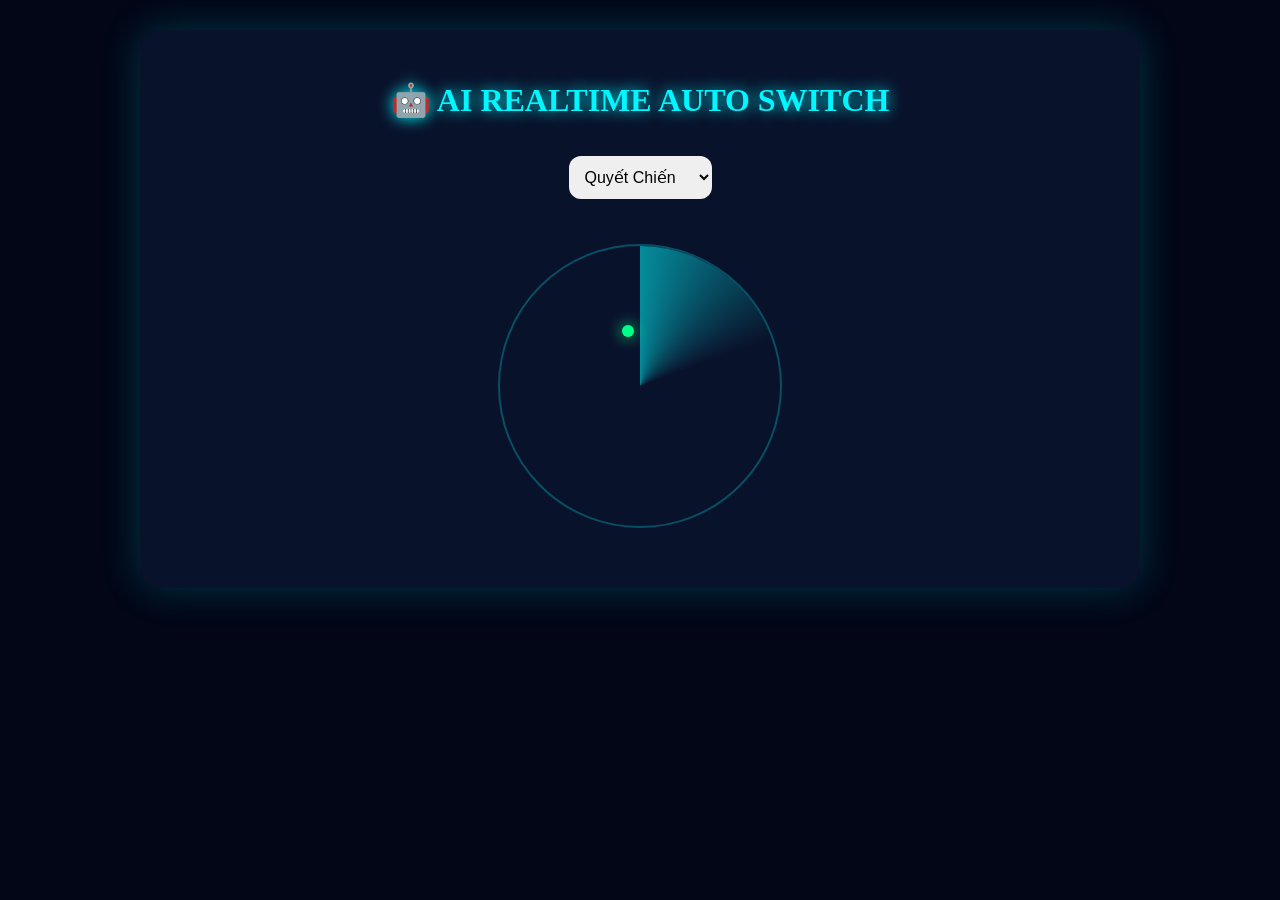
==== index.html @ 766fd648 "Update index.html" ====
<!DOCTYPE html>
<html lang="vi">
<head>
<meta charset="UTF-8">
<meta name="viewport" content="width=device-width, initial-scale=1.0">
<title>AI Radar</title>

<style>
body{
  margin:0;
  background:#020617;
  font-family:Segoe UI;
  color:white;
  text-align:center;
}

.container{
  max-width:1000px;
  margin:auto;
  padding:30px;
}

.card{
  background:rgba(10,20,45,0.95);
  padding:30px;
  border-radius:20px;
  box-shadow:0 0 40px #00f7ff33;
}

h1{
  color:#00f7ff;
  text-shadow:0 0 15px #00f7ff;
}

.clock{
  font-size:18px;
  margin:10px 0;
  color:#00ffcc;
}

select{
  padding:12px;
  border-radius:12px;
  border:none;
  margin:15px 0;
  font-size:16px;
  cursor:pointer;
}

.radar{
  width:280px;
  height:280px;
  margin:30px auto;
  border-radius:50%;
  border:2px solid #00f7ff44;
  position:relative;
  overflow:hidden;
}

.scan{
  position:absolute;
  width:100%;
  height:100%;
  background:conic-gradient(#00f7ff88 0deg,transparent 70deg);
  animation:rotate 2s linear infinite;
}

@keyframes rotate{
  from{transform:rotate(0deg);}
  to{transform:rotate(360deg);}
}

.target{
  position:absolute;
  width:12px;
  height:12px;
  background:#00ff88;
  border-radius:50%;
  box-shadow:0 0 15px #00ff88;
  animation:pulse 1s infinite;
}

@keyframes pulse{
  0%{transform:scale(1);}
  50%{transform:scale(1.6);}
  100%{transform:scale(1);}
}

.highlight{
  font-size:22px;
  color:#00ff88;
}
</style>
</head>

<body>

<div class="container">
<div class="card">

<h1>🤖 AI REALTIME AUTO SWITCH</h1>

<div class="clock" id="clock"></div>

<select id="game">
<option>Quyết Chiến</option>
<option>Mạc Chược 1</option>
<option>Mạc Chược 2</option>
<option>Aztec</option>
<option>Wild Đạo Tặc</option>
</select>

<div class="radar" id="radar">
<div class="scan"></div>
</div>

<div id="output"></div>

</div>
</div>

<script>

let currentWindow=null;
let currentGame="";
let lastGame="";

function formatTime(date){
  return date.toLocaleTimeString();
}

function minutesOfDay(date){
  return date.getHours()*60 + date.getMinutes();
}

function minutesToTime(min){
  let h=Math.floor(min/60);
  let m=min%60;
  return (h<10?"0"+h:h)+":"+(m<10?"0"+m:m);
}

function seedFromString(str){
  let hash=0;
  for(let i=0;i<str.length;i++){
    hash=str.charCodeAt(i)+((hash<<5)-hash);
  }
  return hash;
}

function generateWindow(){

  let now=new Date();
  let currentMin=minutesOfDay(now);
  let endOfDay=23*60+59;

  if(currentMin>=endOfDay){
    currentWindow=null;
    document.getElementById("output").innerHTML=
      "⛔ ĐÃ KẾT THÚC NGÀY HÔM NAY";
    return;
  }

  currentGame=document.getElementById("game").value;

  let seed=seedFromString(currentGame+navigator.userAgent+currentMin);

  let bestScore=0;
  let bestStart=currentMin;
  let bestEnd=currentMin+5;

  for(let i=0;i<80;i++){

    let rand=Math.abs(Math.sin(seed+i))*10000;
    rand=rand-Math.floor(rand);

    let maxRange=endOfDay-currentMin;
    if(maxRange<=0) break;

    let start=currentMin + Math.floor(rand*maxRange);
    let duration=5 + Math.floor(rand*25);
    let end=start+duration;

    if(end>endOfDay) end=endOfDay;

    let score=Math.floor(rand*100);

    if(score>bestScore && start>=currentMin){
      bestScore=score;
      bestStart=start;
      bestEnd=end;
    }
  }

  currentWindow={
    start:bestStart,
    end:bestEnd,
    score:bestScore
  };

  placeTarget();
}

function placeTarget(){
  let radar=document.getElementById("radar");
  let old=document.querySelector(".target");
  if(old) old.remove();

  let dot=document.createElement("div");
  dot.className="target";

  let angle=Math.random()*360;
  let radius=90*Math.random();

  let x=140 + radius*Math.cos(angle*Math.PI/180);
  let y=140 + radius*Math.sin(angle*Math.PI/180);

  dot.style.left=x+"px";
  dot.style.top=y+"px";

  radar.appendChild(dot);
}

function update(){

  let now=new Date();
  document.getElementById("clock").innerHTML=
    "🕒 Thời gian hiện tại: "+formatTime(now);

  let selectedGame=document.getElementById("game").value;

  // Nếu đổi game → quét lại ngay
  if(selectedGame !== lastGame){
    lastGame = selectedGame;
    generateWindow();
  }

  if(currentWindow){

    let currentMin=minutesOfDay(now);

    if(currentMin>=currentWindow.end){
      generateWindow();
    }

    let minsToStart=currentWindow.start-currentMin;
    let minsToEnd=currentWindow.end-currentMin;

    if(minsToStart<0) minsToStart=0;
    if(minsToEnd<0) minsToEnd=0;

    document.getElementById("output").innerHTML=`
      🎮 Game: ${selectedGame}<br><br>
      🔥 KHUNG GIỜ PHÁT HIỆN:<br><br>
      <div class="highlight">
      ${minutesToTime(currentWindow.start)} - ${minutesToTime(currentWindow.end)}
      </div><br>
      📊 Điểm AI: ${currentWindow.score}%<br><br>
      ⏳ Còn ${minsToStart} phút tới bắt đầu<br>
      ⏳ Còn ${minsToEnd} phút tới kết thúc
    `;
  }
}

lastGame=document.getElementById("game").value;
generateWindow();
setInterval(update,1000);

</script>

</body>
</html>
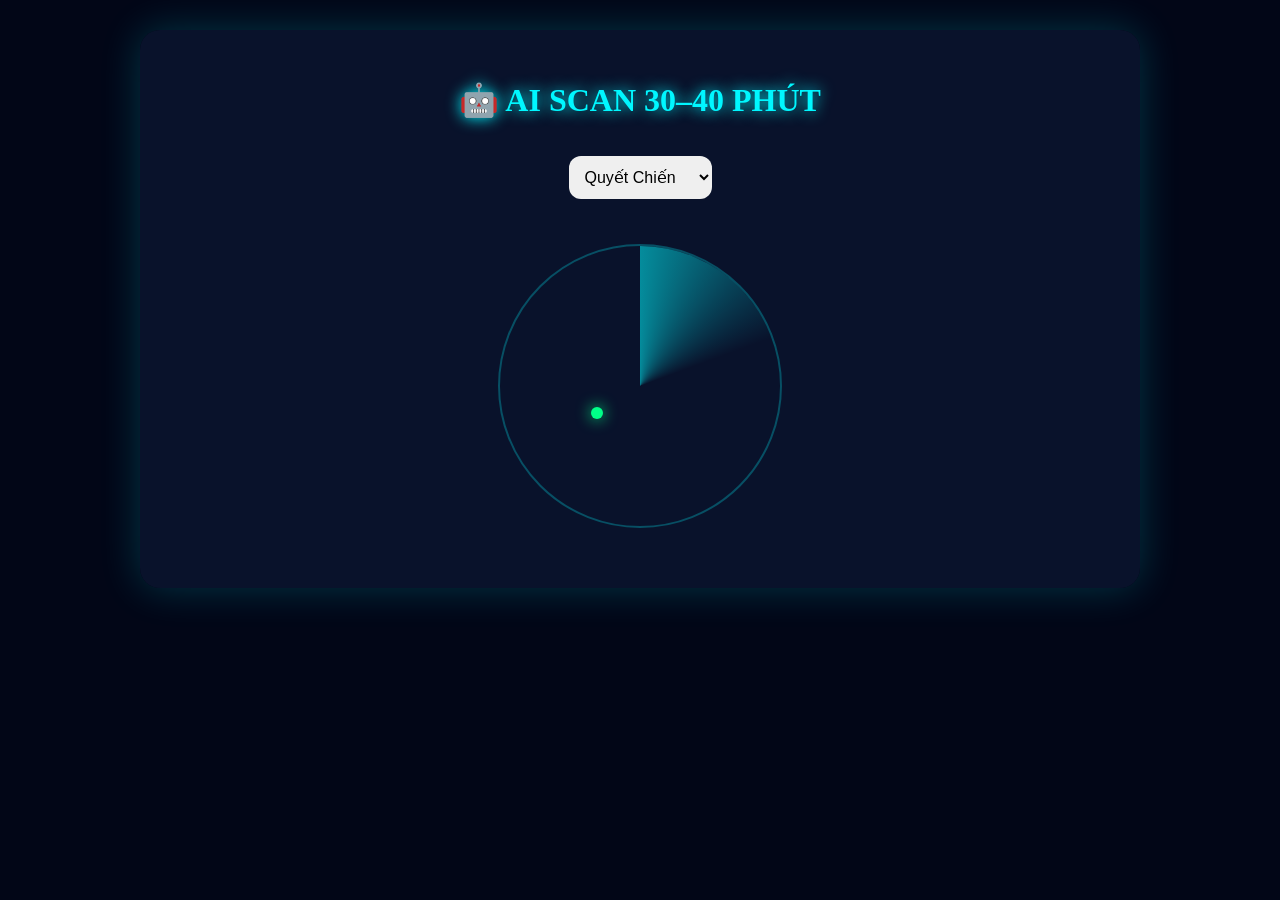
==== commit 72cfb2eb: "Update index.html" ====
--- a/index.html
+++ b/index.html
@@ -3,7 +3,7 @@
 <head>
 <meta charset="UTF-8">
 <meta name="viewport" content="width=device-width, initial-scale=1.0">
-<title>AI Radar</title>
+<title>AI Radar 30-40p Window</title>
 
 <style>
 body{
@@ -98,7 +98,7 @@
 <div class="container">
 <div class="card">
 
-<h1>🤖 AI REALTIME AUTO SWITCH</h1>
+<h1>🤖 AI SCAN 30–40 PHÚT</h1>
 
 <div class="clock" id="clock"></div>
 
@@ -122,7 +122,6 @@
 <script>
 
 let currentWindow=null;
-let currentGame="";
 let lastGame="";
 
 function formatTime(date){
@@ -153,38 +152,40 @@
   let currentMin=minutesOfDay(now);
   let endOfDay=23*60+59;
 
-  if(currentMin>=endOfDay){
+  // Không tạo khung nếu còn dưới 40 phút tới 00:00
+  if(endOfDay-currentMin < 40){
     currentWindow=null;
     document.getElementById("output").innerHTML=
-      "⛔ ĐÃ KẾT THÚC NGÀY HÔM NAY";
+      "⛔ Không tạo khung mới vì quá sát ngày mới";
     return;
   }
 
-  currentGame=document.getElementById("game").value;
-
-  let seed=seedFromString(currentGame+navigator.userAgent+currentMin);
+  let game=document.getElementById("game").value;
+  let seed=seedFromString(game+navigator.userAgent+currentMin);
 
   let bestScore=0;
   let bestStart=currentMin;
-  let bestEnd=currentMin+5;
+  let bestEnd=currentMin+30;
 
   for(let i=0;i<80;i++){
 
     let rand=Math.abs(Math.sin(seed+i))*10000;
     rand=rand-Math.floor(rand);
 
-    let maxRange=endOfDay-currentMin;
+    let maxRange=(endOfDay-currentMin-40);
     if(maxRange<=0) break;
 
     let start=currentMin + Math.floor(rand*maxRange);
-    let duration=5 + Math.floor(rand*25);
+
+    // Khoảng cách khung 30–40 phút
+    let duration=30 + Math.floor(rand*10); // 30-40p
     let end=start+duration;
 
-    if(end>endOfDay) end=endOfDay;
+    if(end>endOfDay-5) continue;
 
     let score=Math.floor(rand*100);
 
-    if(score>bestScore && start>=currentMin){
+    if(score>bestScore){
       bestScore=score;
       bestStart=start;
       bestEnd=end;
@@ -228,7 +229,6 @@
 
   let selectedGame=document.getElementById("game").value;
 
-  // Nếu đổi game → quét lại ngay
   if(selectedGame !== lastGame){
     lastGame = selectedGame;
     generateWindow();
@@ -250,7 +250,7 @@
 
     document.getElementById("output").innerHTML=`
       🎮 Game: ${selectedGame}<br><br>
-      🔥 KHUNG GIỜ PHÁT HIỆN:<br><br>
+      🔥 KHUNG GIỜ 30–40 PHÚT:<br><br>
       <div class="highlight">
       ${minutesToTime(currentWindow.start)} - ${minutesToTime(currentWindow.end)}
       </div><br>
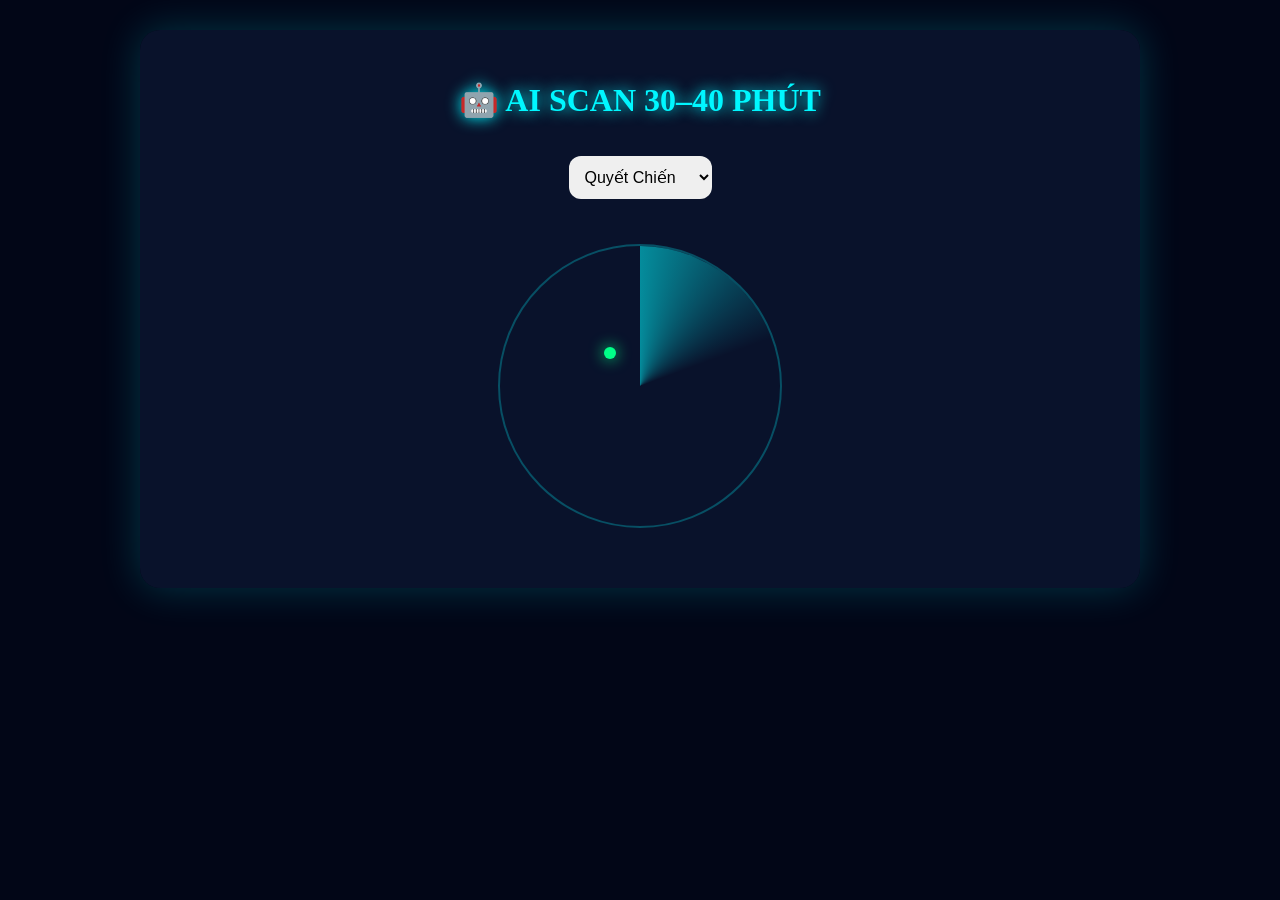
==== commit 1fabcb8e: "Update index.html" ====
--- a/index.html
+++ b/index.html
@@ -3,7 +3,7 @@
 <head>
 <meta charset="UTF-8">
 <meta name="viewport" content="width=device-width, initial-scale=1.0">
-<title>AI Radar 30-40p Window</title>
+<title>AI Radar</title>
 
 <style>
 body{
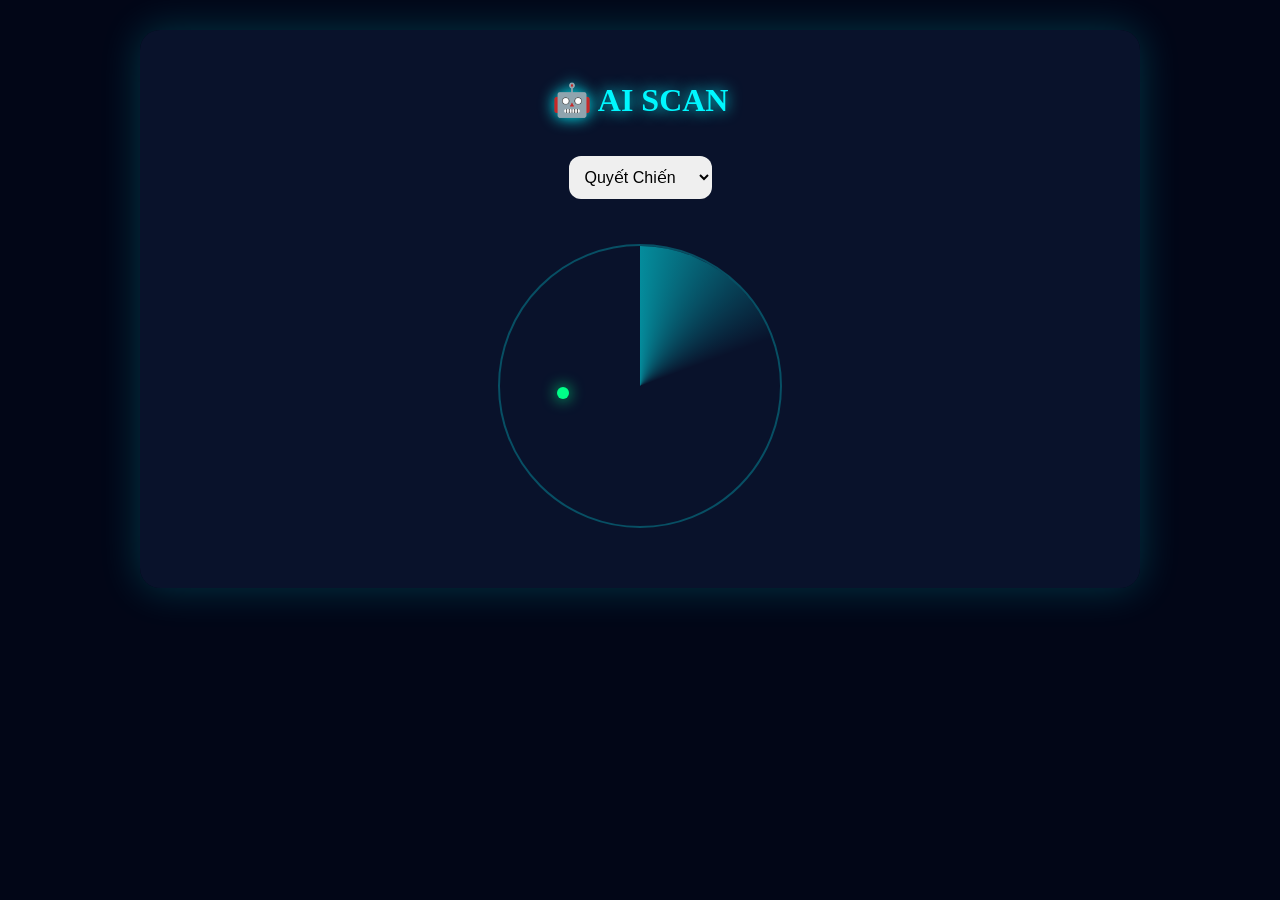
==== commit 6717d73f: "Update index.html" ====
--- a/index.html
+++ b/index.html
@@ -98,7 +98,7 @@
 <div class="container">
 <div class="card">
 
-<h1>🤖 AI SCAN 30–40 PHÚT</h1>
+<h1>🤖 AI SCAN</h1>
 
 <div class="clock" id="clock"></div>
 
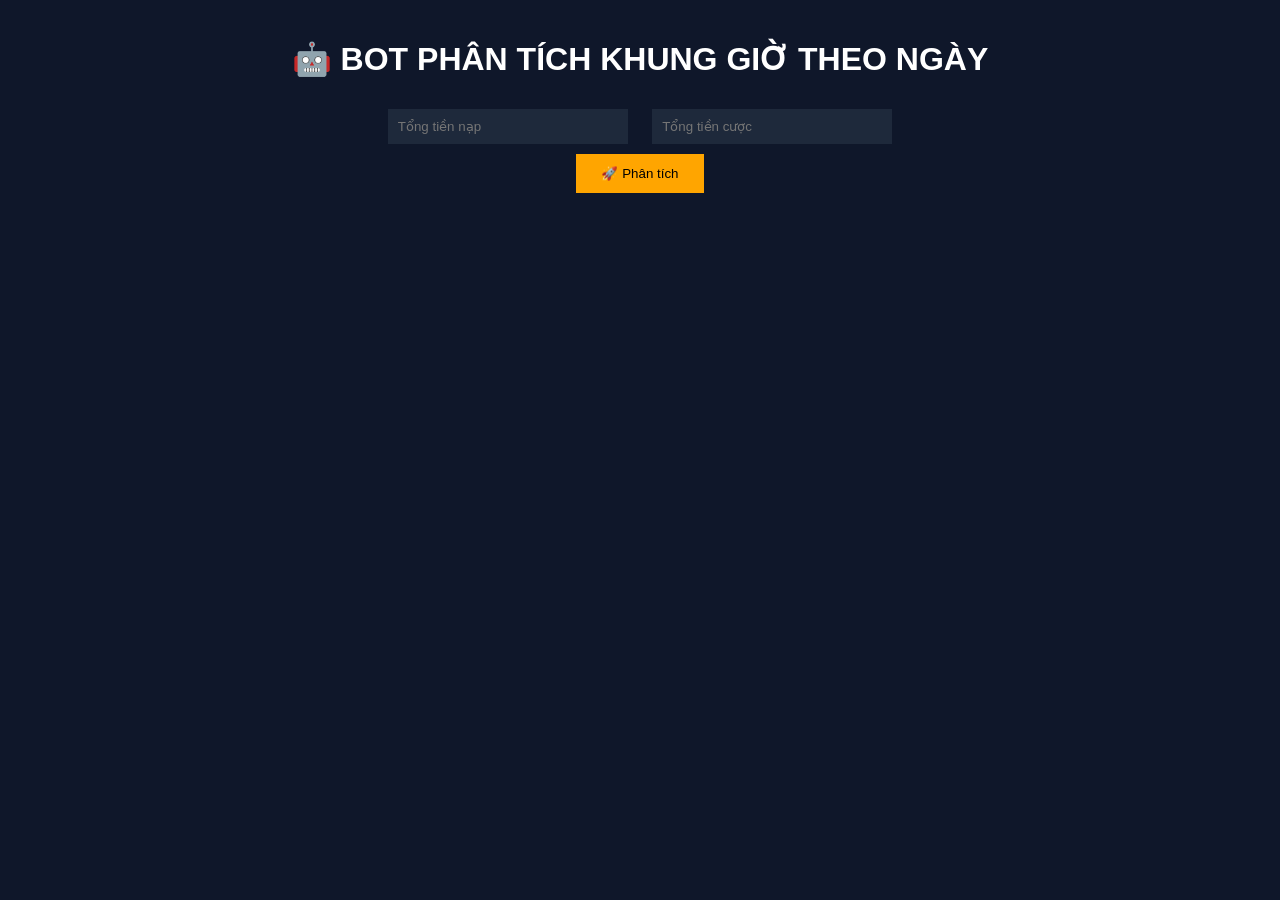
==== commit 92ffa7c0: "Update index.html" ====
--- a/index.html
+++ b/index.html
@@ -2,93 +2,42 @@
 <html lang="vi">
 <head>
 <meta charset="UTF-8">
-<meta name="viewport" content="width=device-width, initial-scale=1.0">
-<title>AI Radar</title>
+<title>BOT PHÂN TÍCH KHUNG GIỜ THEO NGÀY</title>
 
 <style>
-body{
-  margin:0;
-  background:#020617;
-  font-family:Segoe UI;
-  color:white;
-  text-align:center;
+body {
+    background: #0f172a;
+    color: white;
+    font-family: Arial;
+    text-align: center;
 }
 
-.container{
-  max-width:1000px;
-  margin:auto;
-  padding:30px;
+.container {
+    margin-top: 40px;
 }
 
-.card{
-  background:rgba(10,20,45,0.95);
-  padding:30px;
-  border-radius:20px;
-  box-shadow:0 0 40px #00f7ff33;
+input {
+    padding: 10px;
+    margin: 10px;
+    width: 220px;
+    background: #1e293b;
+    border: none;
+    color: white;
 }
 
-h1{
-  color:#00f7ff;
-  text-shadow:0 0 15px #00f7ff;
+button {
+    padding: 12px 25px;
+    background: orange;
+    border: none;
+    cursor: pointer;
 }
 
-.clock{
-  font-size:18px;
-  margin:10px 0;
-  color:#00ffcc;
-}
-
-select{
-  padding:12px;
-  border-radius:12px;
-  border:none;
-  margin:15px 0;
-  font-size:16px;
-  cursor:pointer;
-}
-
-.radar{
-  width:280px;
-  height:280px;
-  margin:30px auto;
-  border-radius:50%;
-  border:2px solid #00f7ff44;
-  position:relative;
-  overflow:hidden;
-}
-
-.scan{
-  position:absolute;
-  width:100%;
-  height:100%;
-  background:conic-gradient(#00f7ff88 0deg,transparent 70deg);
-  animation:rotate 2s linear infinite;
-}
-
-@keyframes rotate{
-  from{transform:rotate(0deg);}
-  to{transform:rotate(360deg);}
-}
-
-.target{
-  position:absolute;
-  width:12px;
-  height:12px;
-  background:#00ff88;
-  border-radius:50%;
-  box-shadow:0 0 15px #00ff88;
-  animation:pulse 1s infinite;
-}
-
-@keyframes pulse{
-  0%{transform:scale(1);}
-  50%{transform:scale(1.6);}
-  100%{transform:scale(1);}
-}
-
-.highlight{
-  font-size:22px;
-  color:#00ff88;
+.day-box {
+    background: #1e293b;
+    margin: 15px auto;
+    padding: 15px;
+    width: 300px;
+    border-radius: 10px;
 }
 </style>
 </head>
@@ -96,175 +45,81 @@
 <body>
 
 <div class="container">
-<div class="card">
+    <h1>🤖 BOT PHÂN TÍCH KHUNG GIỜ THEO NGÀY</h1>
 
-<h1>🤖 AI SCAN</h1>
+    <input type="number" id="nap" placeholder="Tổng tiền nạp">
+    <input type="number" id="cuoc" placeholder="Tổng tiền cược">
+    <br>
+    <button onclick="analyze()">🚀 Phân tích</button>
 
-<div class="clock" id="clock"></div>
-
-<select id="game">
-<option>Quyết Chiến</option>
-<option>Mạc Chược 1</option>
-<option>Mạc Chược 2</option>
-<option>Aztec</option>
-<option>Wild Đạo Tặc</option>
-</select>
-
-<div class="radar" id="radar">
-<div class="scan"></div>
-</div>
-
-<div id="output"></div>
-
-</div>
+    <div id="result"></div>
 </div>
 
 <script>
+function getBestHour(ratio, isWeekend) {
+    let bestHour = "";
+    let bestScore = -999;
 
-let currentWindow=null;
-let lastGame="";
+    for (let i = 0; i < 24; i++) {
+        let score = 0;
 
-function formatTime(date){
-  return date.toLocaleTimeString();
+        // 🔥 giờ đêm (xả mạnh)
+        if (i >= 1 && i <= 5) score += isWeekend ? 2 : 3;
+
+        // 🔥 giờ chuyển
+        if ((i >= 9 && i <= 11) || (i >= 14 && i <= 16)) score += 2;
+
+        // 🔥 giờ tối (hút)
+        if (i >= 19 && i <= 23) score -= isWeekend ? 4 : 3;
+
+        // 🔥 ratio
+        if (ratio > 1.5) score += 2;
+        if (ratio > 2) score += 1;
+        if (ratio < 1) score -= 2;
+
+        if (score > bestScore) {
+            bestScore = score;
+            bestHour = i + "h";
+        }
+    }
+
+    return {hour: bestHour, score: bestScore};
 }
 
-function minutesOfDay(date){
-  return date.getHours()*60 + date.getMinutes();
-}
+function analyze() {
+    let nap = parseFloat(document.getElementById("nap").value);
+    let cuoc = parseFloat(document.getElementById("cuoc").value);
 
-function minutesToTime(min){
-  let h=Math.floor(min/60);
-  let m=min%60;
-  return (h<10?"0"+h:h)+":"+(m<10?"0"+m:m);
-}
-
-function seedFromString(str){
-  let hash=0;
-  for(let i=0;i<str.length;i++){
-    hash=str.charCodeAt(i)+((hash<<5)-hash);
-  }
-  return hash;
-}
-
-function generateWindow(){
-
-  let now=new Date();
-  let currentMin=minutesOfDay(now);
-  let endOfDay=23*60+59;
-
-  // Không tạo khung nếu còn dưới 40 phút tới 00:00
-  if(endOfDay-currentMin < 40){
-    currentWindow=null;
-    document.getElementById("output").innerHTML=
-      "⛔ Không tạo khung mới vì quá sát ngày mới";
-    return;
-  }
-
-  let game=document.getElementById("game").value;
-  let seed=seedFromString(game+navigator.userAgent+currentMin);
-
-  let bestScore=0;
-  let bestStart=currentMin;
-  let bestEnd=currentMin+30;
-
-  for(let i=0;i<80;i++){
-
-    let rand=Math.abs(Math.sin(seed+i))*10000;
-    rand=rand-Math.floor(rand);
-
-    let maxRange=(endOfDay-currentMin-40);
-    if(maxRange<=0) break;
-
-    let start=currentMin + Math.floor(rand*maxRange);
-
-    // Khoảng cách khung 30–40 phút
-    let duration=30 + Math.floor(rand*10); // 30-40p
-    let end=start+duration;
-
-    if(end>endOfDay-5) continue;
-
-    let score=Math.floor(rand*100);
-
-    if(score>bestScore){
-      bestScore=score;
-      bestStart=start;
-      bestEnd=end;
-    }
-  }
-
-  currentWindow={
-    start:bestStart,
-    end:bestEnd,
-    score:bestScore
-  };
-
-  placeTarget();
-}
-
-function placeTarget(){
-  let radar=document.getElementById("radar");
-  let old=document.querySelector(".target");
-  if(old) old.remove();
-
-  let dot=document.createElement("div");
-  dot.className="target";
-
-  let angle=Math.random()*360;
-  let radius=90*Math.random();
-
-  let x=140 + radius*Math.cos(angle*Math.PI/180);
-  let y=140 + radius*Math.sin(angle*Math.PI/180);
-
-  dot.style.left=x+"px";
-  dot.style.top=y+"px";
-
-  radar.appendChild(dot);
-}
-
-function update(){
-
-  let now=new Date();
-  document.getElementById("clock").innerHTML=
-    "🕒 Thời gian hiện tại: "+formatTime(now);
-
-  let selectedGame=document.getElementById("game").value;
-
-  if(selectedGame !== lastGame){
-    lastGame = selectedGame;
-    generateWindow();
-  }
-
-  if(currentWindow){
-
-    let currentMin=minutesOfDay(now);
-
-    if(currentMin>=currentWindow.end){
-      generateWindow();
+    if (!nap || !cuoc) {
+        alert("Nhập đủ dữ liệu!");
+        return;
     }
 
-    let minsToStart=currentWindow.start-currentMin;
-    let minsToEnd=currentWindow.end-currentMin;
+    let ratio = cuoc / nap;
 
-    if(minsToStart<0) minsToStart=0;
-    if(minsToEnd<0) minsToEnd=0;
+    let days = [
+        "Thứ 2","Thứ 3","Thứ 4","Thứ 5",
+        "Thứ 6","Thứ 7","Chủ nhật"
+    ];
 
-    document.getElementById("output").innerHTML=`
-      🎮 Game: ${selectedGame}<br><br>
-      🔥 KHUNG GIỜ 30–40 PHÚT:<br><br>
-      <div class="highlight">
-      ${minutesToTime(currentWindow.start)} - ${minutesToTime(currentWindow.end)}
-      </div><br>
-      📊 Điểm AI: ${currentWindow.score}%<br><br>
-      ⏳ Còn ${minsToStart} phút tới bắt đầu<br>
-      ⏳ Còn ${minsToEnd} phút tới kết thúc
-    `;
-  }
+    let html = "";
+
+    days.forEach((day, index) => {
+        let isWeekend = (index >= 4); // T6-CN
+
+        let result = getBestHour(ratio, isWeekend);
+
+        html += `
+        <div class="day-box">
+            <h3>${day}</h3>
+            🔥 Giờ đẹp: ${result.hour} <br>
+            ⚡ Điểm: ${result.score}
+        </div>
+        `;
+    });
+
+    document.getElementById("result").innerHTML = html;
 }
-
-lastGame=document.getElementById("game").value;
-generateWindow();
-setInterval(update,1000);
-
 </script>
 
 </body>
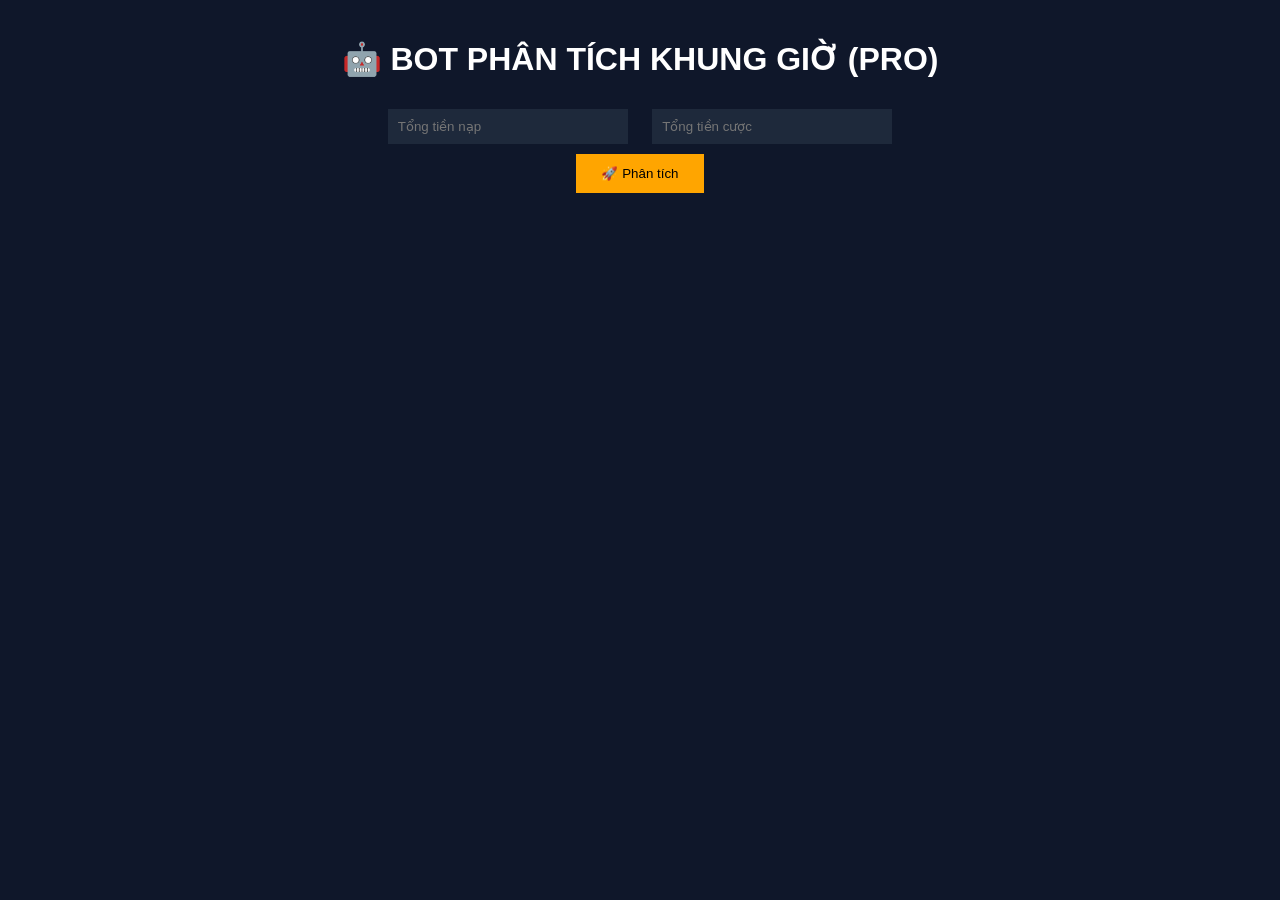
==== commit 575fb7dd: "Update index.html" ====
--- a/index.html
+++ b/index.html
@@ -2,7 +2,7 @@
 <html lang="vi">
 <head>
 <meta charset="UTF-8">
-<title>BOT PHÂN TÍCH KHUNG GIỜ THEO NGÀY</title>
+<title>BOT PHÂN TÍCH KHUNG GIỜ CHUẨN</title>
 
 <style>
 body {
@@ -36,7 +36,7 @@
     background: #1e293b;
     margin: 15px auto;
     padding: 15px;
-    width: 300px;
+    width: 320px;
     border-radius: 10px;
 }
 </style>
@@ -45,7 +45,7 @@
 <body>
 
 <div class="container">
-    <h1>🤖 BOT PHÂN TÍCH KHUNG GIỜ THEO NGÀY</h1>
+    <h1>🤖 BOT PHÂN TÍCH KHUNG GIỜ (PRO)</h1>
 
     <input type="number" id="nap" placeholder="Tổng tiền nạp">
     <input type="number" id="cuoc" placeholder="Tổng tiền cược">
@@ -56,20 +56,23 @@
 </div>
 
 <script>
-function getBestHour(ratio, isWeekend) {
-    let bestHour = "";
-    let bestScore = -999;
+
+// 🔥 CORE: lấy TOP giờ (không bị trùng)
+function getBestHours(ratio, isWeekend) {
+    let hours = [];
 
     for (let i = 0; i < 24; i++) {
         let score = 0;
 
-        // 🔥 giờ đêm (xả mạnh)
+        // 🧠 pattern hệ thống
+
+        // giờ đêm (xả)
         if (i >= 1 && i <= 5) score += isWeekend ? 2 : 3;
 
-        // 🔥 giờ chuyển
+        // giờ chuyển
         if ((i >= 9 && i <= 11) || (i >= 14 && i <= 16)) score += 2;
 
-        // 🔥 giờ tối (hút)
+        // giờ cao điểm (hút)
         if (i >= 19 && i <= 23) score -= isWeekend ? 4 : 3;
 
         // 🔥 ratio
@@ -77,15 +80,22 @@
         if (ratio > 2) score += 1;
         if (ratio < 1) score -= 2;
 
-        if (score > bestScore) {
-            bestScore = score;
-            bestHour = i + "h";
-        }
+        // ✅ chống trùng (rất quan trọng)
+        score += i * 0.01;
+
+        hours.push({
+            hour: i + "h",
+            score: score
+        });
     }
 
-    return {hour: bestHour, score: bestScore};
+    // 🔥 sort theo điểm
+    hours.sort((a,b)=>b.score-a.score);
+
+    return hours.slice(0,3); // TOP 3 giờ
 }
 
+// 🚀 MAIN
 function analyze() {
     let nap = parseFloat(document.getElementById("nap").value);
     let cuoc = parseFloat(document.getElementById("cuoc").value);
@@ -105,21 +115,23 @@
     let html = "";
 
     days.forEach((day, index) => {
+
         let isWeekend = (index >= 4); // T6-CN
 
-        let result = getBestHour(ratio, isWeekend);
+        let bestHours = getBestHours(ratio, isWeekend);
 
         html += `
         <div class="day-box">
             <h3>${day}</h3>
-            🔥 Giờ đẹp: ${result.hour} <br>
-            ⚡ Điểm: ${result.score}
+            🔥 Giờ đẹp: ${bestHours.map(h => h.hour).join(" - ")} <br>
+            ⚡ Điểm: ${bestHours.map(h => h.score.toFixed(2)).join(" | ")}
         </div>
         `;
     });
 
     document.getElementById("result").innerHTML = html;
 }
+
 </script>
 
 </body>
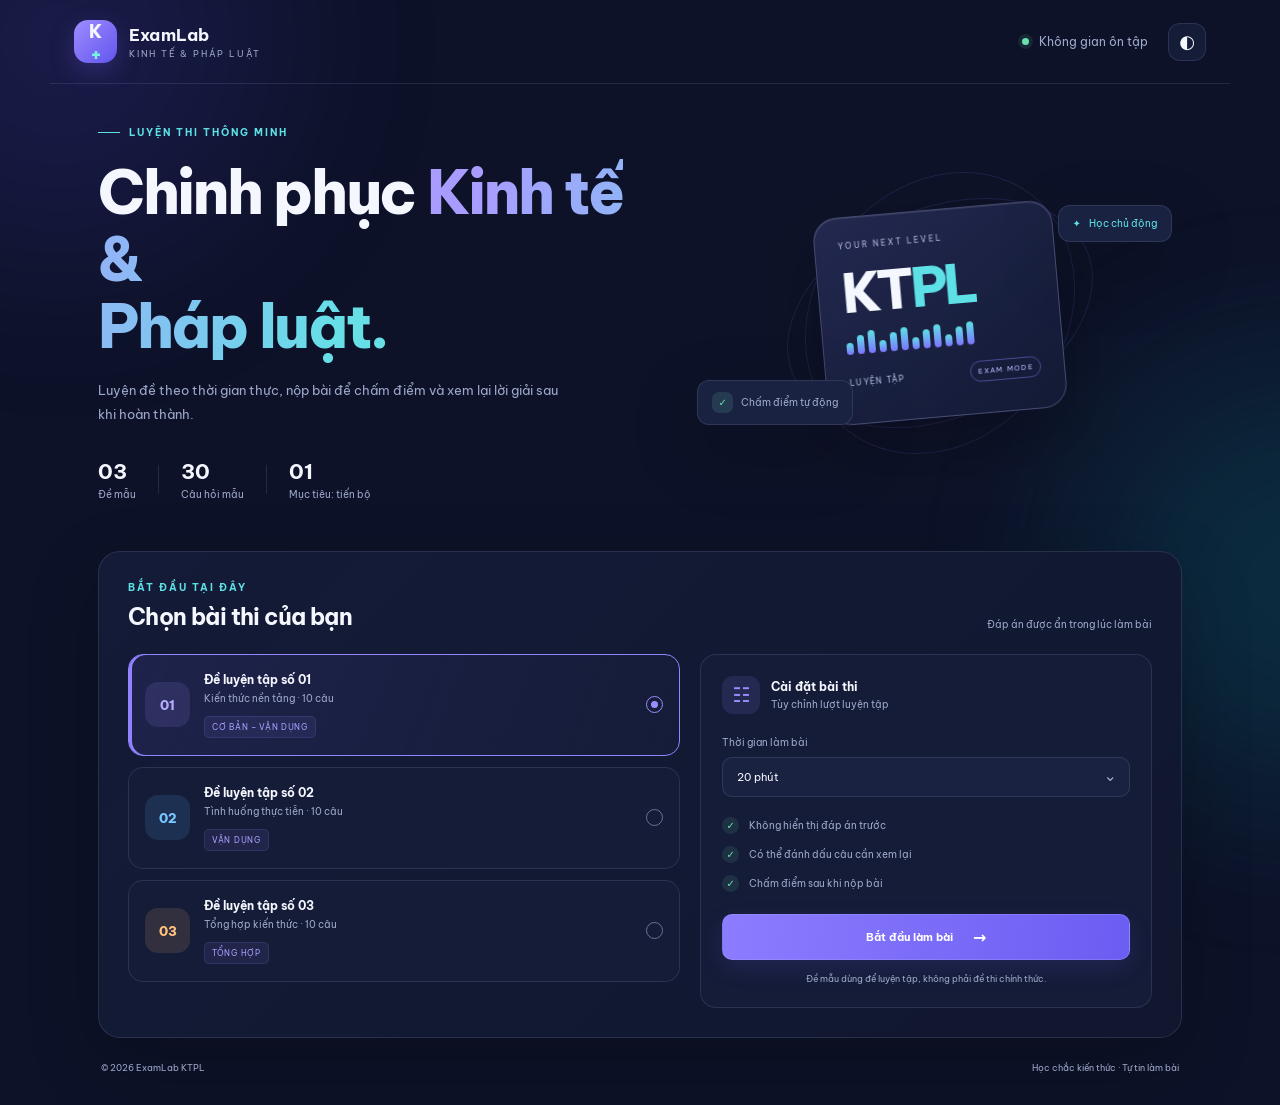
==== commit f0fc9b45: "Add files via upload" ====
--- a/index.html
+++ b/index.html
@@ -1,138 +1,85 @@
 <!DOCTYPE html>
 <html lang="vi">
 <head>
-<meta charset="UTF-8">
-<title>BOT PHÂN TÍCH KHUNG GIỜ CHUẨN</title>
+  <meta charset="UTF-8" />
+  <meta name="viewport" content="width=device-width, initial-scale=1.0" />
+  <meta name="theme-color" content="#10162f" />
+  <title>KTPL ExamLab — Ôn thi Kinh tế & Pháp luật</title>
+  <link rel="stylesheet" href="style.css" />
+</head>
+<body>
+  <div class="ambient ambient-one"></div><div class="ambient ambient-two"></div>
+  <header class="topbar">
+    <a class="brand" href="#" aria-label="KTPL ExamLab trang chủ">
+      <span class="brand-mark">K<span>+</span></span>
+      <span><strong>ExamLab</strong><small>KINH TẾ & PHÁP LUẬT</small></span>
+    </a>
+    <div class="top-actions"><span class="live-dot"></span><span>Không gian ôn tập</span><button class="icon-btn" id="themeBtn" title="Đổi giao diện" aria-label="Đổi giao diện">◐</button></div>
+  </header>
 
-<style>
-body {
-    background: #0f172a;
-    color: white;
-    font-family: Arial;
-    text-align: center;
-}
+  <main class="container">
+    <section class="hero">
+      <div class="hero-copy">
+        <div class="eyebrow"><span class="eyebrow-line"></span> LUYỆN THI THÔNG MINH</div>
+        <h1>Chinh phục <span>Kinh tế &<br class="desktop-break"/> Pháp luật.</span></h1>
+        <p>Luyện đề theo thời gian thực, nộp bài để chấm điểm và xem lại lời giải sau khi hoàn thành.</p>
+        <div class="hero-stats">
+          <div><strong>03</strong><span>Đề mẫu</span></div><i></i>
+          <div><strong>30</strong><span>Câu hỏi mẫu</span></div><i></i>
+          <div><strong>01</strong><span>Mục tiêu: tiến bộ</span></div>
+        </div>
+      </div>
+      <div class="hero-art" aria-hidden="true">
+        <div class="orbit orbit-a"></div><div class="orbit orbit-b"></div>
+        <div class="glass-card"><div class="mini-label">YOUR NEXT LEVEL</div><div class="big-number">KT<span>PL</span></div><div class="mini-bars"><b></b><b></b><b></b><b></b><b></b><b></b><b></b><b></b><b></b><b></b><b></b><b></b></div><div class="glass-bottom"><span>LUYỆN TẬP</span><span class="tiny-pill">EXAM MODE</span></div></div>
+        <div class="floating-note note-top">✦ <span>Học chủ động</span></div><div class="floating-note note-bottom"><span class="checkmark">✓</span><span>Chấm điểm tự động</span></div>
+      </div>
+    </section>
 
-.container {
-    margin-top: 40px;
-}
+    <section class="workspace" id="setupView">
+      <div class="section-heading"><div><div class="eyebrow">BẮT ĐẦU TẠI ĐÂY</div><h2>Chọn bài thi của bạn</h2></div><span class="subtle">Đáp án được ẩn trong lúc làm bài</span></div>
+      <div class="setup-grid">
+        <div class="exam-list">
+          <button class="exam-card selected" data-exam="0"><span class="exam-icon purple">01</span><span class="exam-info"><strong>Đề luyện tập số 01</strong><small>Kiến thức nền tảng · 10 câu</small><span class="tag">CƠ BẢN – VẬN DỤNG</span></span><span class="radio-indicator"></span></button>
+          <button class="exam-card" data-exam="1"><span class="exam-icon blue">02</span><span class="exam-info"><strong>Đề luyện tập số 02</strong><small>Tình huống thực tiễn · 10 câu</small><span class="tag">VẬN DỤNG</span></span><span class="radio-indicator"></span></button>
+          <button class="exam-card" data-exam="2"><span class="exam-icon orange">03</span><span class="exam-info"><strong>Đề luyện tập số 03</strong><small>Tổng hợp kiến thức · 10 câu</small><span class="tag">TỔNG HỢP</span></span><span class="radio-indicator"></span></button>
+        </div>
+        <aside class="config-card">
+          <div class="config-title"><span class="settings-icon">☷</span><div><strong>Cài đặt bài thi</strong><small>Tùy chỉnh lượt luyện tập</small></div></div>
+          <label for="durationSelect">Thời gian làm bài</label>
+          <div class="select-wrap"><select id="durationSelect"><option value="15">15 phút</option><option value="20" selected>20 phút</option><option value="30">30 phút</option><option value="45">45 phút</option></select><span>⌄</span></div>
+          <div class="rules"><div><span>✓</span> Không hiển thị đáp án trước</div><div><span>✓</span> Có thể đánh dấu câu cần xem lại</div><div><span>✓</span> Chấm điểm sau khi nộp bài</div></div>
+          <button class="primary-btn" id="startBtn">Bắt đầu làm bài <span>→</span></button>
+          <p class="disclaimer">Đề mẫu dùng để luyện tập, không phải đề thi chính thức.</p>
+        </aside>
+      </div>
+    </section>
 
-input {
-    padding: 10px;
-    margin: 10px;
-    width: 220px;
-    background: #1e293b;
-    border: none;
-    color: white;
-}
+    <section class="test-view hidden" id="testView">
+      <div class="test-top"><button class="back-btn" id="quitBtn">← Thoát bài thi</button><div class="test-name"><span class="status-dot"></span><span id="currentExamTitle">Đề luyện tập số 01</span></div><div class="timer" id="timer">20:00</div></div>
+      <div class="progress-wrap"><div class="progress-meta"><span id="progressText">Đã trả lời 0/10 câu</span><span id="progressPercent">0%</span></div><div class="progress-track"><div id="progressBar"></div></div></div>
+      <div class="test-layout">
+        <div class="question-panel">
+          <div class="question-meta"><span id="questionNumber">CÂU 01 / 10</span><button id="flagBtn" class="flag-btn">⚑ Đánh dấu xem lại</button></div>
+          <h2 id="questionText"></h2><div class="question-hint">Chọn một phương án phù hợp nhất.</div>
+          <div id="optionsList" class="options-list"></div>
+          <div class="question-nav"><button class="secondary-btn" id="prevBtn">← Câu trước</button><span id="pageCount">01 / 10</span><button class="primary-btn next-btn" id="nextBtn">Câu tiếp theo <span>→</span></button></div>
+        </div>
+        <aside class="question-sidebar"><div class="sidebar-heading"><strong>Bảng câu hỏi</strong><span id="answeredCount">0/10</span></div><p>Chọn số câu để di chuyển nhanh.</p><div class="question-grid" id="questionGrid"></div><div class="legend"><span><i class="legend-current"></i>Đang xem</span><span><i class="legend-done"></i>Đã chọn</span><span><i class="legend-flag"></i>Đánh dấu</span></div><div class="submit-card"><strong>Sẵn sàng nộp bài?</strong><p>Kiểm tra các câu còn bỏ trống trước khi nộp.</p><button class="submit-btn" id="submitBtn">Nộp bài thi <span>↗</span></button></div></aside>
+      </div>
+    </section>
 
-button {
-    padding: 12px 25px;
-    background: orange;
-    border: none;
-    cursor: pointer;
-}
+    <section class="result-view hidden" id="resultView">
+      <div class="result-banner"><div class="result-symbol">✓</div><div><div class="eyebrow">HOÀN THÀNH BÀI THI</div><h2 id="resultTitle">Bạn đã hoàn thành bài thi!</h2><p id="resultSubtitle">Kết quả của bạn đã được tổng hợp.</p></div></div>
+      <div class="result-stats"><div class="score-card"><span>ĐIỂM SỐ</span><strong id="scoreValue">0.0<small>/10</small></strong><div class="score-track"><div id="scoreBar"></div></div></div><div class="stat-card"><span>TRẢ LỜI ĐÚNG</span><strong id="correctValue">0/10</strong><small>Câu trả lời chính xác</small></div><div class="stat-card"><span>CHƯA TRẢ LỜI</span><strong id="blankValue">0</strong><small>Câu bỏ trống</small></div><div class="stat-card"><span>THỜI GIAN</span><strong id="elapsedValue">00:00</strong><small>Thời gian đã dùng</small></div></div>
+      <div class="review-header"><div><div class="eyebrow">PHÂN TÍCH KẾT QUẢ</div><h2>Xem lại từng câu</h2><p>Đáp án và giải thích chỉ xuất hiện sau khi nộp bài.</p></div><button class="secondary-btn" id="retryBtn">↻ Làm lại đề này</button></div>
+      <div id="reviewList" class="review-list"></div><button class="primary-btn back-home-btn" id="homeBtn">Về trang chọn đề <span>→</span></button>
+    </section>
 
-.day-box {
-    background: #1e293b;
-    margin: 15px auto;
-    padding: 15px;
-    width: 320px;
-    border-radius: 10px;
-}
-</style>
-</head>
-
-<body>
-
-<div class="container">
-    <h1>🤖 BOT PHÂN TÍCH KHUNG GIỜ (PRO)</h1>
-
-    <input type="number" id="nap" placeholder="Tổng tiền nạp">
-    <input type="number" id="cuoc" placeholder="Tổng tiền cược">
-    <br>
-    <button onclick="analyze()">🚀 Phân tích</button>
-
-    <div id="result"></div>
-</div>
-
-<script>
-
-// 🔥 CORE: lấy TOP giờ (không bị trùng)
-function getBestHours(ratio, isWeekend) {
-    let hours = [];
-
-    for (let i = 0; i < 24; i++) {
-        let score = 0;
-
-        // 🧠 pattern hệ thống
-
-        // giờ đêm (xả)
-        if (i >= 1 && i <= 5) score += isWeekend ? 2 : 3;
-
-        // giờ chuyển
-        if ((i >= 9 && i <= 11) || (i >= 14 && i <= 16)) score += 2;
-
-        // giờ cao điểm (hút)
-        if (i >= 19 && i <= 23) score -= isWeekend ? 4 : 3;
-
-        // 🔥 ratio
-        if (ratio > 1.5) score += 2;
-        if (ratio > 2) score += 1;
-        if (ratio < 1) score -= 2;
-
-        // ✅ chống trùng (rất quan trọng)
-        score += i * 0.01;
-
-        hours.push({
-            hour: i + "h",
-            score: score
-        });
-    }
-
-    // 🔥 sort theo điểm
-    hours.sort((a,b)=>b.score-a.score);
-
-    return hours.slice(0,3); // TOP 3 giờ
-}
-
-// 🚀 MAIN
-function analyze() {
-    let nap = parseFloat(document.getElementById("nap").value);
-    let cuoc = parseFloat(document.getElementById("cuoc").value);
-
-    if (!nap || !cuoc) {
-        alert("Nhập đủ dữ liệu!");
-        return;
-    }
-
-    let ratio = cuoc / nap;
-
-    let days = [
-        "Thứ 2","Thứ 3","Thứ 4","Thứ 5",
-        "Thứ 6","Thứ 7","Chủ nhật"
-    ];
-
-    let html = "";
-
-    days.forEach((day, index) => {
-
-        let isWeekend = (index >= 4); // T6-CN
-
-        let bestHours = getBestHours(ratio, isWeekend);
-
-        html += `
-        <div class="day-box">
-            <h3>${day}</h3>
-            🔥 Giờ đẹp: ${bestHours.map(h => h.hour).join(" - ")} <br>
-            ⚡ Điểm: ${bestHours.map(h => h.score.toFixed(2)).join(" | ")}
-        </div>
-        `;
-    });
-
-    document.getElementById("result").innerHTML = html;
-}
-
-</script>
-
+    <footer><span>© 2026 ExamLab KTPL</span><span>Học chắc kiến thức · Tự tin làm bài</span></footer>
+  </main>
+  <div class="modal-backdrop hidden" id="confirmModal"><div class="confirm-modal"><div class="modal-symbol">?</div><h3>Nộp bài thi ngay?</h3><p id="confirmText">Bạn vẫn còn câu chưa trả lời. Bạn có chắc muốn nộp bài?</p><div class="modal-actions"><button class="secondary-btn" id="cancelSubmit">Tiếp tục làm</button><button class="primary-btn" id="confirmSubmit">Nộp bài</button></div></div></div>
+  <div class="toast" id="toast"></div>
+  <script src="script.js"></script>
 </body>
-</html>
+</html>
--- a/style.css
+++ b/style.css
@@ -0,0 +1,5 @@
+@import url('https://fonts.googleapis.com/css2?family=Be+Vietnam+Pro:wght@400;500;600;700;800&display=swap');
+:root{--bg:#0d1228;--panel:#151c38;--panel2:#1a2242;--line:rgba(190,202,255,.13);--text:#f5f7ff;--muted:#9da8ca;--purple:#9b8cff;--purple2:#7967ff;--cyan:#5de1e6;--green:#6be0b1;--red:#ff7f9c;--shadow:0 24px 70px rgba(0,0,0,.22)}
+*{box-sizing:border-box}html{scroll-behavior:smooth}body{margin:0;background:var(--bg);color:var(--text);font-family:'Be Vietnam Pro',system-ui,sans-serif;min-height:100vh;overflow-x:hidden}body.light{--bg:#f4f6ff;--panel:#fff;--panel2:#f0f2ff;--line:rgba(65,74,130,.15);--text:#1b2343;--muted:#697397;--shadow:0 24px 70px rgba(35,45,100,.10)}button,select{font:inherit}button{cursor:pointer;transition:transform .2s,background .2s,border-color .2s}button:hover{transform:translateY(-1px)}.ambient{position:fixed;width:420px;height:420px;border-radius:50%;filter:blur(100px);opacity:.15;pointer-events:none;z-index:-1}.ambient-one{background:#6552ff;top:-170px;left:-150px}.ambient-two{background:#00c8cf;right:-230px;top:370px}.topbar{height:84px;max-width:1180px;margin:auto;display:flex;align-items:center;justify-content:space-between;padding:0 24px;border-bottom:1px solid var(--line)}.brand{display:flex;align-items:center;gap:12px;text-decoration:none;color:var(--text)}.brand-mark{width:43px;height:43px;display:grid;place-items:center;background:linear-gradient(135deg,#9e8dff,#6255ee);border-radius:14px;font-weight:800;font-size:18px;box-shadow:0 8px 25px #7464ff40}.brand-mark span{color:#7cf0e6}.brand strong{display:block;font-size:17px;letter-spacing:.2px}.brand small{display:block;font-size:9px;letter-spacing:1.8px;color:var(--muted);margin-top:2px}.top-actions{display:flex;align-items:center;gap:10px;color:var(--muted);font-size:12px}.live-dot,.status-dot{width:7px;height:7px;background:var(--green);border-radius:50%;box-shadow:0 0 0 4px #6be0b11a}.icon-btn{margin-left:10px;border:1px solid var(--line);background:var(--panel);color:var(--text);width:38px;height:38px;border-radius:12px;font-size:18px}.container{max-width:1132px;margin:auto;padding:0 24px}.hero{display:grid;grid-template-columns:1.08fr .92fr;align-items:center;min-height:385px;padding:42px 0 50px;gap:30px}.eyebrow{color:var(--cyan);font-size:10px;font-weight:700;letter-spacing:2px;display:flex;align-items:center;gap:9px}.eyebrow-line{width:22px;height:1px;background:var(--cyan)}h1{font-size:clamp(38px,5vw,60px);line-height:1.12;letter-spacing:-2.3px;margin:20px 0 17px;font-weight:800}h1 span{background:linear-gradient(100deg,#a99cff 10%,#66dfe7 90%);-webkit-background-clip:text;background-clip:text;color:transparent}.hero-copy>p{font-size:13px;line-height:1.9;color:var(--muted);max-width:475px;margin:0}.hero-stats{display:flex;align-items:center;gap:22px;margin-top:31px}.hero-stats div{display:flex;flex-direction:column;gap:3px}.hero-stats strong{font-size:21px}.hero-stats span{font-size:10px;color:var(--muted)}.hero-stats i{height:29px;width:1px;background:var(--line)}.hero-art{height:280px;position:relative;display:grid;place-items:center}.orbit{position:absolute;border:1px solid #8e83ff24;border-radius:50%;transform:rotate(-23deg)}.orbit-a{width:320px;height:210px}.orbit-b{width:250px;height:300px;transform:rotate(38deg)}.glass-card{width:240px;height:208px;border:1px solid #c5c1ff40;border-radius:24px;background:linear-gradient(145deg,#272d58cc,#121a35ee);box-shadow:0 25px 80px #0004,inset 0 1px #ffffff18;padding:23px;transform:rotate(-5deg);position:relative;z-index:1;backdrop-filter:blur(12px)}.mini-label{font-size:8px;letter-spacing:2px;color:#b7b8e5}.big-number{font-size:54px;letter-spacing:-4px;font-weight:800;margin:8px 0 2px}.big-number span{color:var(--cyan)}.mini-bars{display:flex;gap:4px;align-items:end;height:26px}.mini-bars b{width:7px;border-radius:5px;background:linear-gradient(var(--cyan),#7d74ff);height:var(--h,14px)}.mini-bars b:nth-child(3n){height:23px}.mini-bars b:nth-child(3n + 1){height:12px}.mini-bars b:nth-child(3n + 2){height:19px}.glass-bottom{display:flex;justify-content:space-between;align-items:center;margin-top:17px;font-size:8px;letter-spacing:1.3px;color:#b7c1e8}.tiny-pill{border:1px solid #8c83ff70;border-radius:30px;padding:5px 7px;color:#c4baff;font-size:7px}.floating-note{position:absolute;z-index:2;display:flex;align-items:center;gap:8px;background:var(--panel2);border:1px solid var(--line);box-shadow:var(--shadow);border-radius:12px;padding:11px 14px;font-size:10px;color:var(--text)}.note-top{top:32px;right:10px;color:var(--cyan)}.note-bottom{bottom:28px;left:0}.note-bottom span:last-child{color:var(--muted)}.checkmark{display:grid;place-items:center;width:21px;height:21px;background:#6be0b122;color:var(--green);border-radius:7px;font-weight:800}.workspace,.test-view,.result-view{border:1px solid var(--line);background:linear-gradient(135deg,#151c38f2,#11172feF);border-radius:22px;padding:29px;box-shadow:var(--shadow)}body.light .workspace,body.light .test-view,body.light .result-view{background:var(--panel)}.section-heading{display:flex;align-items:end;justify-content:space-between;margin-bottom:23px;gap:15px}.section-heading h2,.review-header h2{font-size:23px;margin:8px 0 0;letter-spacing:-.6px}.subtle{font-size:10px;color:var(--muted)}.setup-grid{display:grid;grid-template-columns:1.1fr .9fr;gap:20px}.exam-list{display:flex;flex-direction:column;gap:11px}.exam-card{width:100%;text-align:left;display:flex;align-items:center;gap:14px;padding:17px 16px;background:var(--panel);border:1px solid var(--line);border-radius:15px;color:var(--text)}.exam-card.selected{border-color:#9385ff;background:linear-gradient(110deg,#7868ff1c,var(--panel));box-shadow:inset 3px 0 #9282ff}.exam-icon{width:45px;height:45px;border-radius:13px;display:grid;place-items:center;font-size:13px;font-weight:800;flex-shrink:0}.purple{background:#9c8cff20;color:#b6aaff}.blue{background:#5eb7ff20;color:#78c6ff}.orange{background:#ffb56b20;color:#ffc17e}.exam-info{flex:1;min-width:0}.exam-info strong{display:block;font-size:12px}.exam-info small{display:block;color:var(--muted);font-size:10px;margin:5px 0 9px}.tag{font-size:8px;letter-spacing:.7px;color:#a9a0ff;background:#9587ff17;border:1px solid #9587ff25;padding:5px 7px;border-radius:5px;display:inline-block}.radio-indicator{width:17px;height:17px;border:1px solid #697298;border-radius:50%;position:relative;flex-shrink:0}.selected .radio-indicator{border-color:var(--purple)}.selected .radio-indicator:after{content:'';position:absolute;inset:4px;border-radius:50%;background:var(--purple)}.config-card{border:1px solid var(--line);background:var(--panel);border-radius:16px;padding:21px}.config-title{display:flex;align-items:center;gap:11px;margin-bottom:22px}.settings-icon{display:grid;place-items:center;width:38px;height:38px;border-radius:11px;background:#8f82ff20;color:var(--purple);font-size:20px}.config-title strong{font-size:12px;display:block}.config-title small{font-size:10px;color:var(--muted);display:block;margin-top:4px}.config-card label{font-size:10px;color:var(--muted);display:block;margin-bottom:8px}.select-wrap{position:relative}.select-wrap select{appearance:none;width:100%;border:1px solid var(--line);border-radius:10px;padding:12px 14px;background:var(--panel2);color:var(--text);font-size:11px;outline:none}.select-wrap>span{position:absolute;right:13px;top:8px;pointer-events:none;color:var(--muted)}.rules{display:flex;flex-direction:column;gap:12px;margin:20px 0 22px}.rules div{font-size:10px;color:var(--muted)}.rules span{display:inline-grid;place-items:center;width:17px;height:17px;border-radius:50%;background:#6be0b11c;color:var(--green);font-size:10px;margin-right:8px}.primary-btn,.secondary-btn,.submit-btn{border-radius:10px;padding:12px 15px;font-size:11px;font-weight:700;display:inline-flex;align-items:center;justify-content:center;gap:20px}.primary-btn{background:linear-gradient(100deg,#8c7cff,#6b5df2);color:white;border:1px solid #a99fff55;box-shadow:0 8px 22px #6b5df226}.primary-btn span{font-size:16px}.config-card>.primary-btn{width:100%}.disclaimer{font-size:9px;color:var(--muted);line-height:1.6;margin:12px 0 0;text-align:center}.hidden{display:none!important}footer{display:flex;justify-content:space-between;color:var(--muted);font-size:9px;padding:24px 3px 32px}.test-view{padding:25px}.test-top{display:flex;align-items:center;justify-content:space-between;gap:15px;padding-bottom:20px;border-bottom:1px solid var(--line)}.back-btn{background:none;border:0;color:var(--muted);font-size:11px}.test-name{display:flex;align-items:center;gap:9px;font-size:12px;font-weight:700}.timer{font-size:16px;font-weight:800;letter-spacing:1px;color:var(--cyan);background:#5de1e612;border:1px solid #5de1e62c;border-radius:9px;padding:9px 12px;font-variant-numeric:tabular-nums}.timer.warning{color:var(--red);border-color:#ff7f9c55;background:#ff7f9c12}.progress-wrap{padding:18px 0 22px}.progress-meta{display:flex;justify-content:space-between;color:var(--muted);font-size:10px;margin-bottom:8px}.progress-track,.score-track{height:5px;border-radius:8px;background:var(--panel2);overflow:hidden}.progress-track>div,.score-track>div{height:100%;width:0;background:linear-gradient(90deg,var(--purple2),var(--cyan));border-radius:8px;transition:width .3s}.test-layout{display:grid;grid-template-columns:minmax(0,1fr) 240px;gap:18px}.question-panel,.question-sidebar{border:1px solid var(--line);background:var(--panel);border-radius:15px;padding:22px}.question-meta{display:flex;align-items:center;justify-content:space-between;gap:10px;color:var(--cyan);font-size:9px;letter-spacing:1.1px;font-weight:700}.flag-btn{border:1px solid var(--line);border-radius:8px;background:var(--panel2);color:var(--muted);padding:8px 10px;font-size:9px;letter-spacing:0}.flag-btn.flagged{color:#ffc17e;border-color:#ffc17e70;background:#ffc17e12}.question-panel h2{font-size:17px;line-height:1.7;margin:22px 0 7px;letter-spacing:-.2px}.question-hint{font-size:10px;color:var(--muted);margin-bottom:20px}.options-list{display:flex;flex-direction:column;gap:10px}.option{display:flex;align-items:flex-start;gap:12px;padding:13px 14px;border:1px solid var(--line);background:var(--panel2);border-radius:11px;text-align:left;color:var(--text);font-size:11px;line-height:1.6;width:100%}.option-letter{width:25px;height:25px;flex-shrink:0;border-radius:8px;display:grid;place-items:center;border:1px solid var(--line);font-size:10px;color:var(--muted);font-weight:700}.option.selected{border-color:var(--purple);background:#9385ff17}.option.selected .option-letter{background:var(--purple2);color:white;border-color:transparent}.question-nav{display:flex;align-items:center;justify-content:space-between;gap:10px;margin-top:25px;padding-top:18px;border-top:1px solid var(--line)}.secondary-btn{background:var(--panel2);color:var(--text);border:1px solid var(--line);gap:8px}.question-nav .secondary-btn,.question-nav .primary-btn{min-width:118px}.question-nav .primary-btn{gap:8px}.question-nav>span{font-size:10px;color:var(--muted);font-variant-numeric:tabular-nums}.question-sidebar{padding:18px}.sidebar-heading{display:flex;align-items:center;justify-content:space-between;font-size:12px}.sidebar-heading span{font-size:10px;color:var(--cyan)}.question-sidebar>p{font-size:9px;line-height:1.7;color:var(--muted);margin:8px 0 16px}.question-grid{display:grid;grid-template-columns:repeat(5,1fr);gap:7px}.q-number{aspect-ratio:1;border:1px solid var(--line);background:var(--panel2);color:var(--muted);border-radius:8px;font-size:10px;font-weight:700;position:relative}.q-number.done{background:#8d7cff22;border-color:#8d7cff70;color:var(--text)}.q-number.current{outline:2px solid var(--purple);outline-offset:1px}.q-number.flagged:after{content:'';position:absolute;width:5px;height:5px;border-radius:50%;background:#ffc17e;top:3px;right:3px}.legend{display:flex;flex-wrap:wrap;gap:10px;margin:17px 0 20px;color:var(--muted);font-size:8px}.legend span{display:flex;align-items:center;gap:5px}.legend i{width:7px;height:7px;border-radius:2px;background:#8d7cff}.legend .legend-current{background:var(--purple);outline:1px solid var(--purple);outline-offset:2px}.legend .legend-done{background:#8d7cff55}.legend .legend-flag{background:#ffc17e}.submit-card{border-top:1px solid var(--line);padding-top:17px}.submit-card strong{font-size:11px}.submit-card p{font-size:9px;line-height:1.7;color:var(--muted);margin:7px 0 13px}.submit-btn{width:100%;background:#ff7f9c15;border:1px solid #ff7f9c55;color:var(--red);gap:12px}.result-view{padding:29px}.result-banner{display:flex;align-items:center;gap:18px;padding:8px 0 25px}.result-symbol{width:53px;height:53px;border-radius:17px;background:#6be0b11a;color:var(--green);display:grid;place-items:center;font-size:25px;border:1px solid #6be0b13b}.result-banner h2{font-size:22px;margin:7px 0}.result-banner p,.review-header p{color:var(--muted);font-size:11px;margin:0}.result-stats{display:grid;grid-template-columns:1.3fr 1fr 1fr 1fr;gap:12px}.score-card,.stat-card{padding:18px;background:var(--panel);border:1px solid var(--line);border-radius:13px}.score-card>span,.stat-card>span{display:block;font-size:8px;letter-spacing:1px;color:var(--muted);font-weight:700}.score-card>strong{display:block;font-size:30px;margin:9px 0 13px}.score-card>strong small{font-size:12px;color:var(--muted);font-weight:500}.stat-card>strong{display:block;font-size:24px;margin:11px 0 5px}.stat-card>small{font-size:9px;color:var(--muted)}.review-header{display:flex;align-items:end;justify-content:space-between;gap:15px;margin:30px 0 17px}.review-header h2{margin-bottom:6px}.review-list{display:flex;flex-direction:column;gap:10px}.review-item{border:1px solid var(--line);background:var(--panel);border-radius:12px;padding:16px}.review-item.correct{border-left:3px solid var(--green)}.review-item.incorrect{border-left:3px solid var(--red)}.review-item h3{font-size:12px;line-height:1.7;margin:0 0 12px}.review-status{font-size:8px;letter-spacing:.7px;font-weight:800;margin-bottom:8px;display:block}.correct .review-status{color:var(--green)}.incorrect .review-status{color:var(--red)}.review-answer{font-size:10px;line-height:1.8;color:var(--muted);margin:4px 0}.review-answer strong{color:var(--text)}.explanation{background:var(--panel2);padding:11px 13px;border-radius:8px;font-size:10px;line-height:1.8;color:var(--muted);margin-top:10px}.back-home-btn{margin-top:20px}.modal-backdrop{position:fixed;inset:0;z-index:20;background:#070b19b8;backdrop-filter:blur(7px);display:grid;place-items:center;padding:20px}.confirm-modal{max-width:400px;width:100%;background:var(--panel);border:1px solid var(--line);border-radius:20px;padding:28px;text-align:center;box-shadow:var(--shadow)}.modal-symbol{width:42px;height:42px;margin:auto;border-radius:13px;background:#ffc17e20;color:#ffc17e;display:grid;place-items:center;font-size:22px}.confirm-modal h3{font-size:18px;margin:17px 0 8px}.confirm-modal p{font-size:11px;line-height:1.8;color:var(--muted)}.modal-actions{display:flex;gap:10px;margin-top:22px}.modal-actions button{flex:1}.toast{position:fixed;bottom:24px;left:50%;transform:translate(-50%,20px);opacity:0;pointer-events:none;background:var(--panel2);border:1px solid var(--line);box-shadow:var(--shadow);border-radius:10px;padding:12px 18px;font-size:11px;z-index:30;transition:.25s}.toast.show{opacity:1;transform:translate(-50%,0)}
+@media(max-width:760px){.topbar{height:72px;padding:0 18px}.top-actions>span:not(.live-dot){display:none}.container{padding:0 14px}.hero{grid-template-columns:1fr;min-height:auto;padding:36px 4px 25px;gap:0}.hero h1{font-size:42px}.hero-art{height:240px;margin-top:8px}.glass-card{transform:rotate(-4deg) scale(.9)}.note-top{right:6%}.note-bottom{left:5%}.hero-stats{gap:15px}.workspace,.test-view,.result-view{padding:17px;border-radius:17px}.section-heading{align-items:flex-start;flex-direction:column;gap:8px}.section-heading h2,.review-header h2{font-size:20px}.setup-grid{grid-template-columns:1fr}.config-card{padding:18px}.exam-card{padding:13px 12px;gap:10px}.exam-icon{width:39px;height:39px}.test-layout{grid-template-columns:1fr}.question-sidebar{order:-1}.question-sidebar>p{margin-bottom:10px}.question-grid{grid-template-columns:repeat(10,1fr)}.legend{margin:12px 0}.submit-card{display:flex;align-items:center;gap:10px;flex-wrap:wrap}.submit-card p{flex:1;min-width:130px;margin:0}.submit-btn{width:auto;min-width:120px}.question-panel{padding:16px}.question-panel h2{font-size:15px}.question-nav .secondary-btn,.question-nav .primary-btn{min-width:0;padding:11px 10px;font-size:9px}.test-top{gap:8px}.test-name{font-size:10px}.timer{font-size:13px;padding:8px}.back-btn{font-size:10px}.result-stats{grid-template-columns:repeat(2,1fr)}.score-card{grid-column:span 2}.review-header{align-items:flex-start;flex-direction:column}.review-header .secondary-btn{align-self:flex-start}footer{gap:15px;line-height:1.7}.desktop-break{display:none}}
+@media(max-width:380px){.question-grid{grid-template-columns:repeat(5,1fr)}.hero h1{font-size:37px}.hero-stats{gap:10px}.hero-stats strong{font-size:18px}.exam-info strong{font-size:11px}.tag{font-size:7px}.question-nav>span{display:none}}
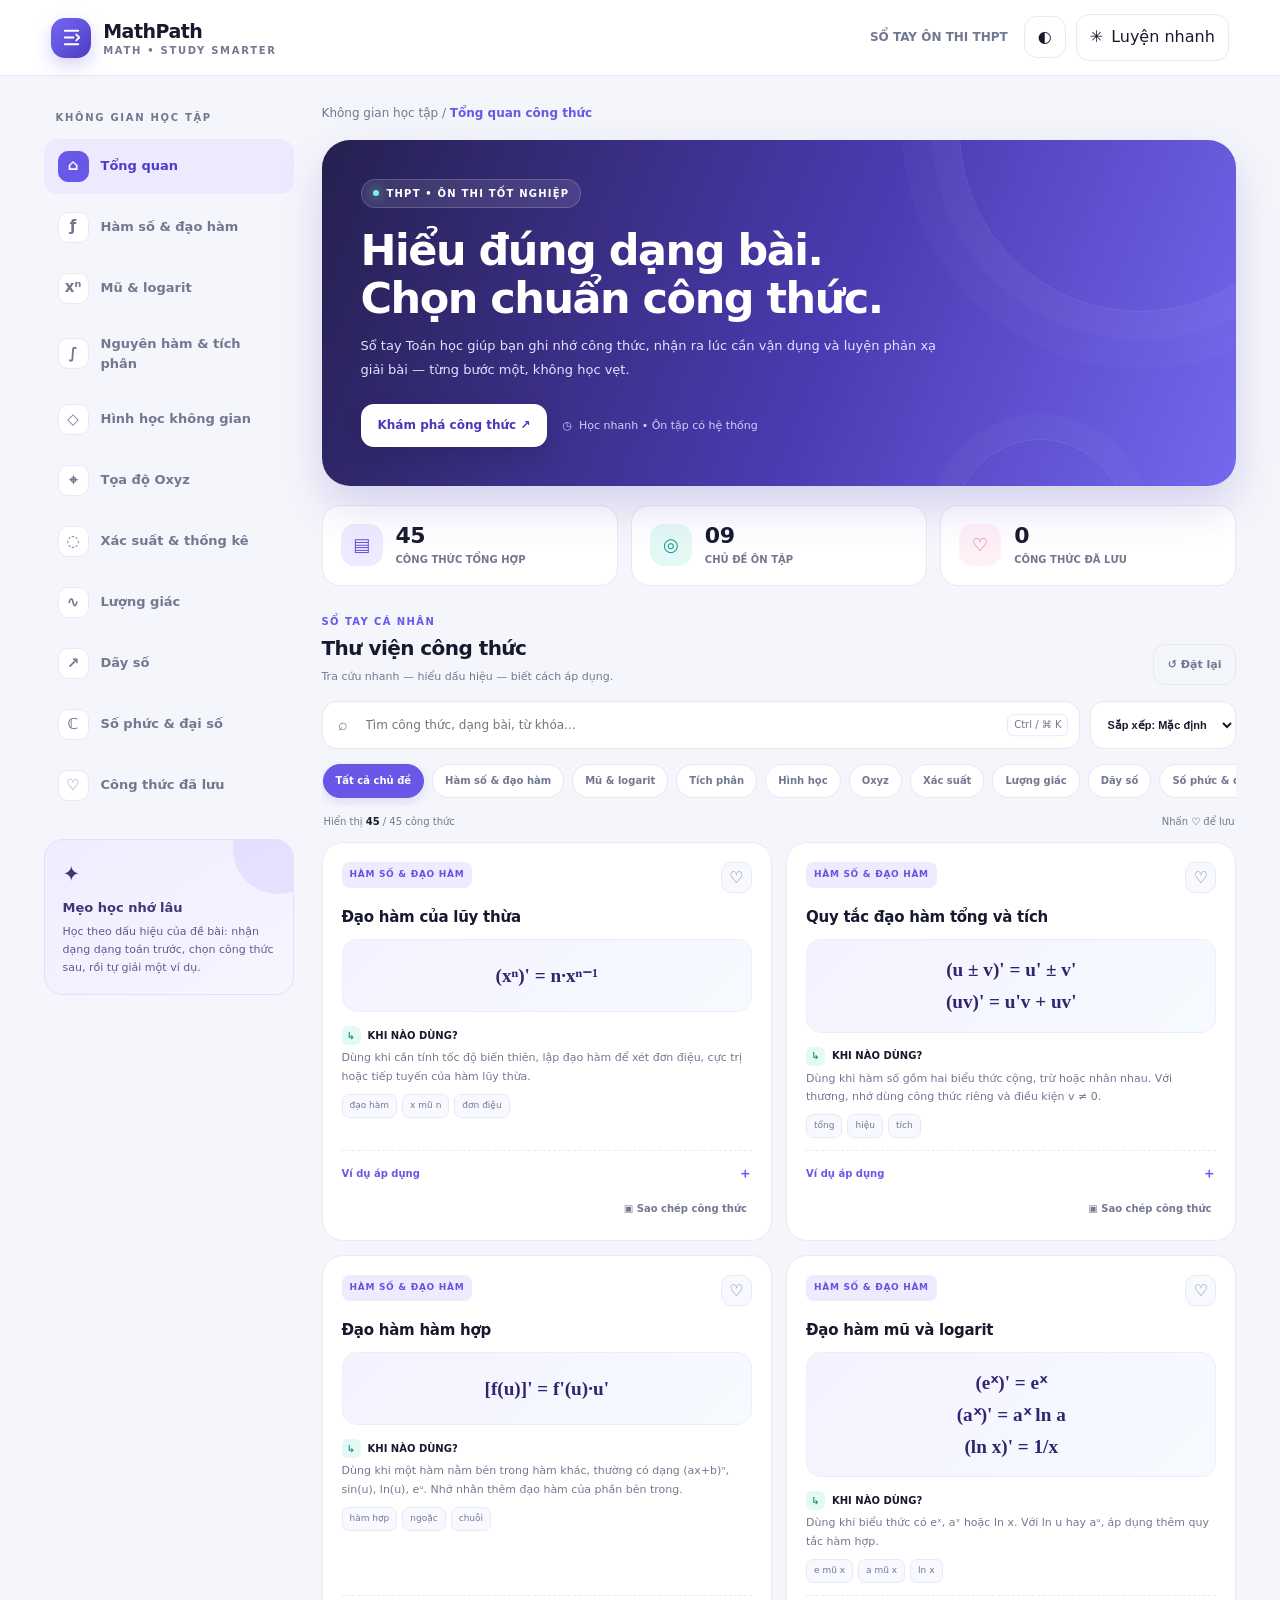
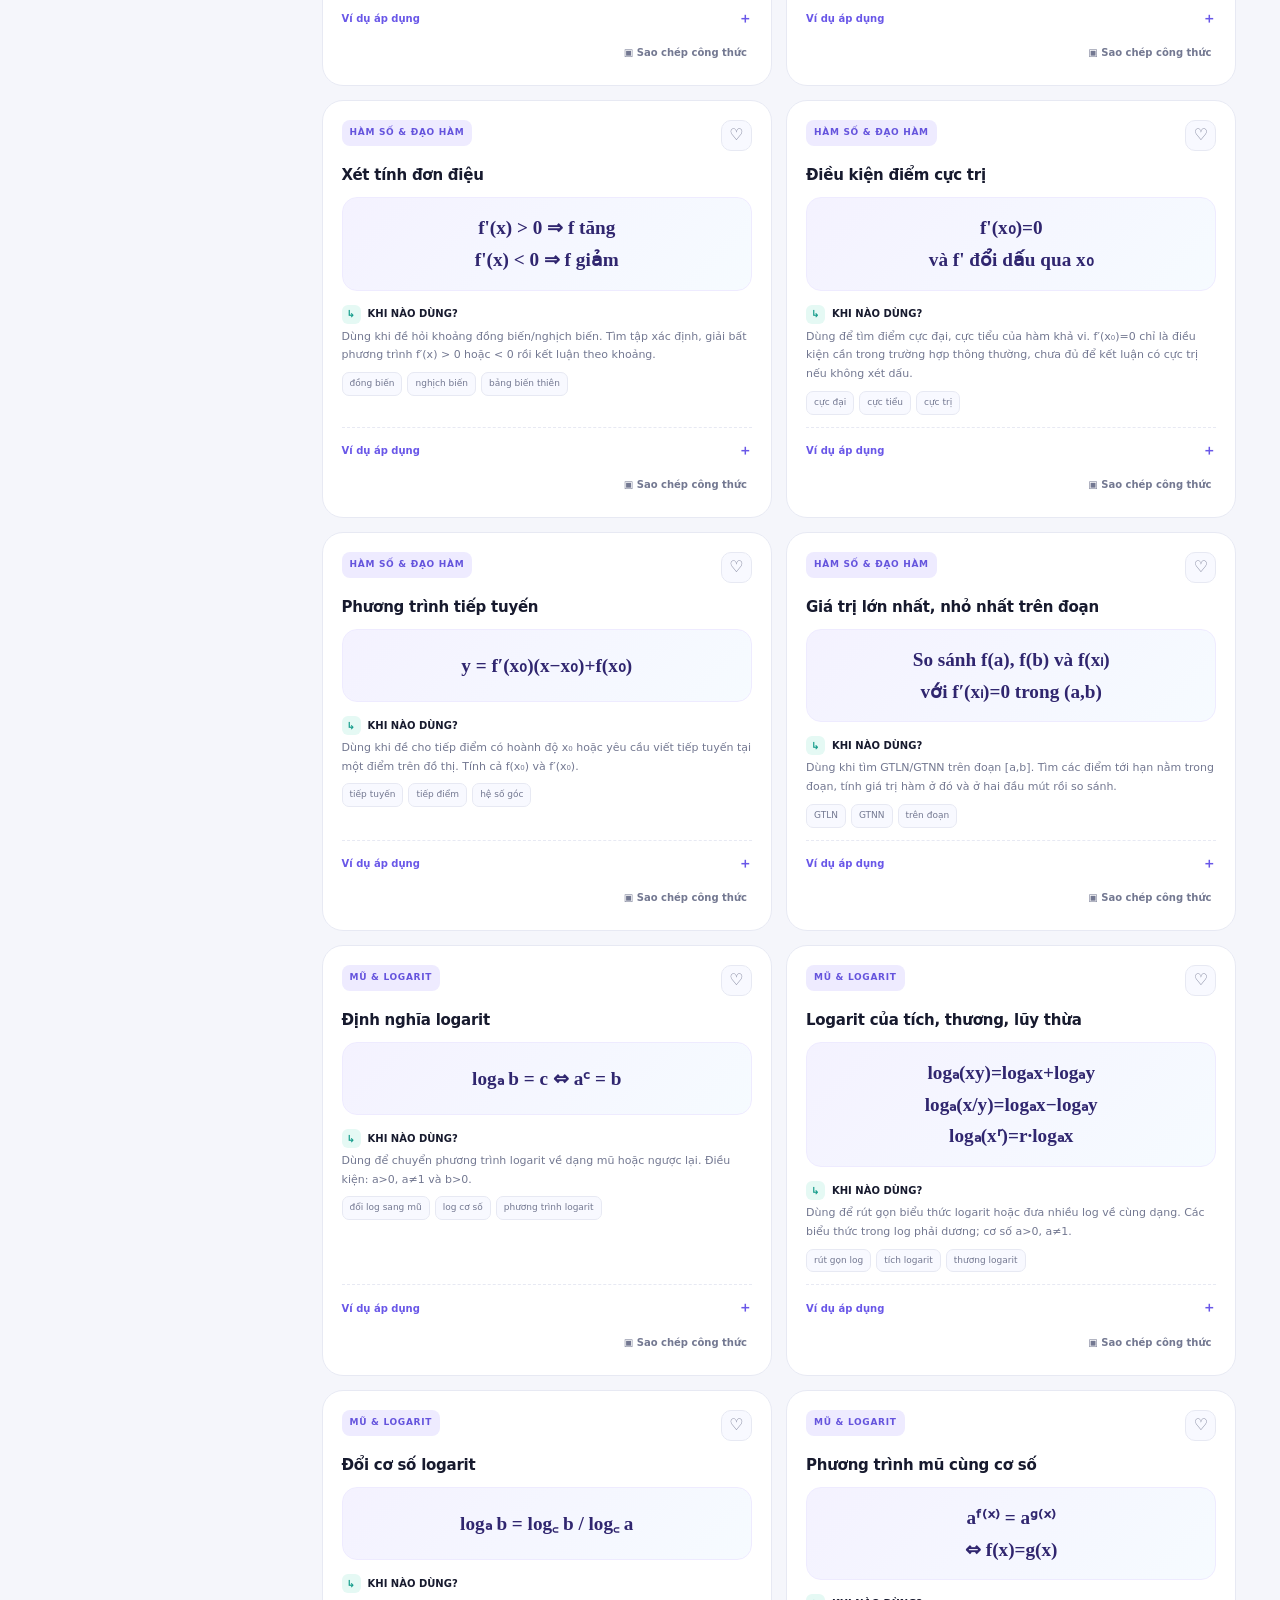
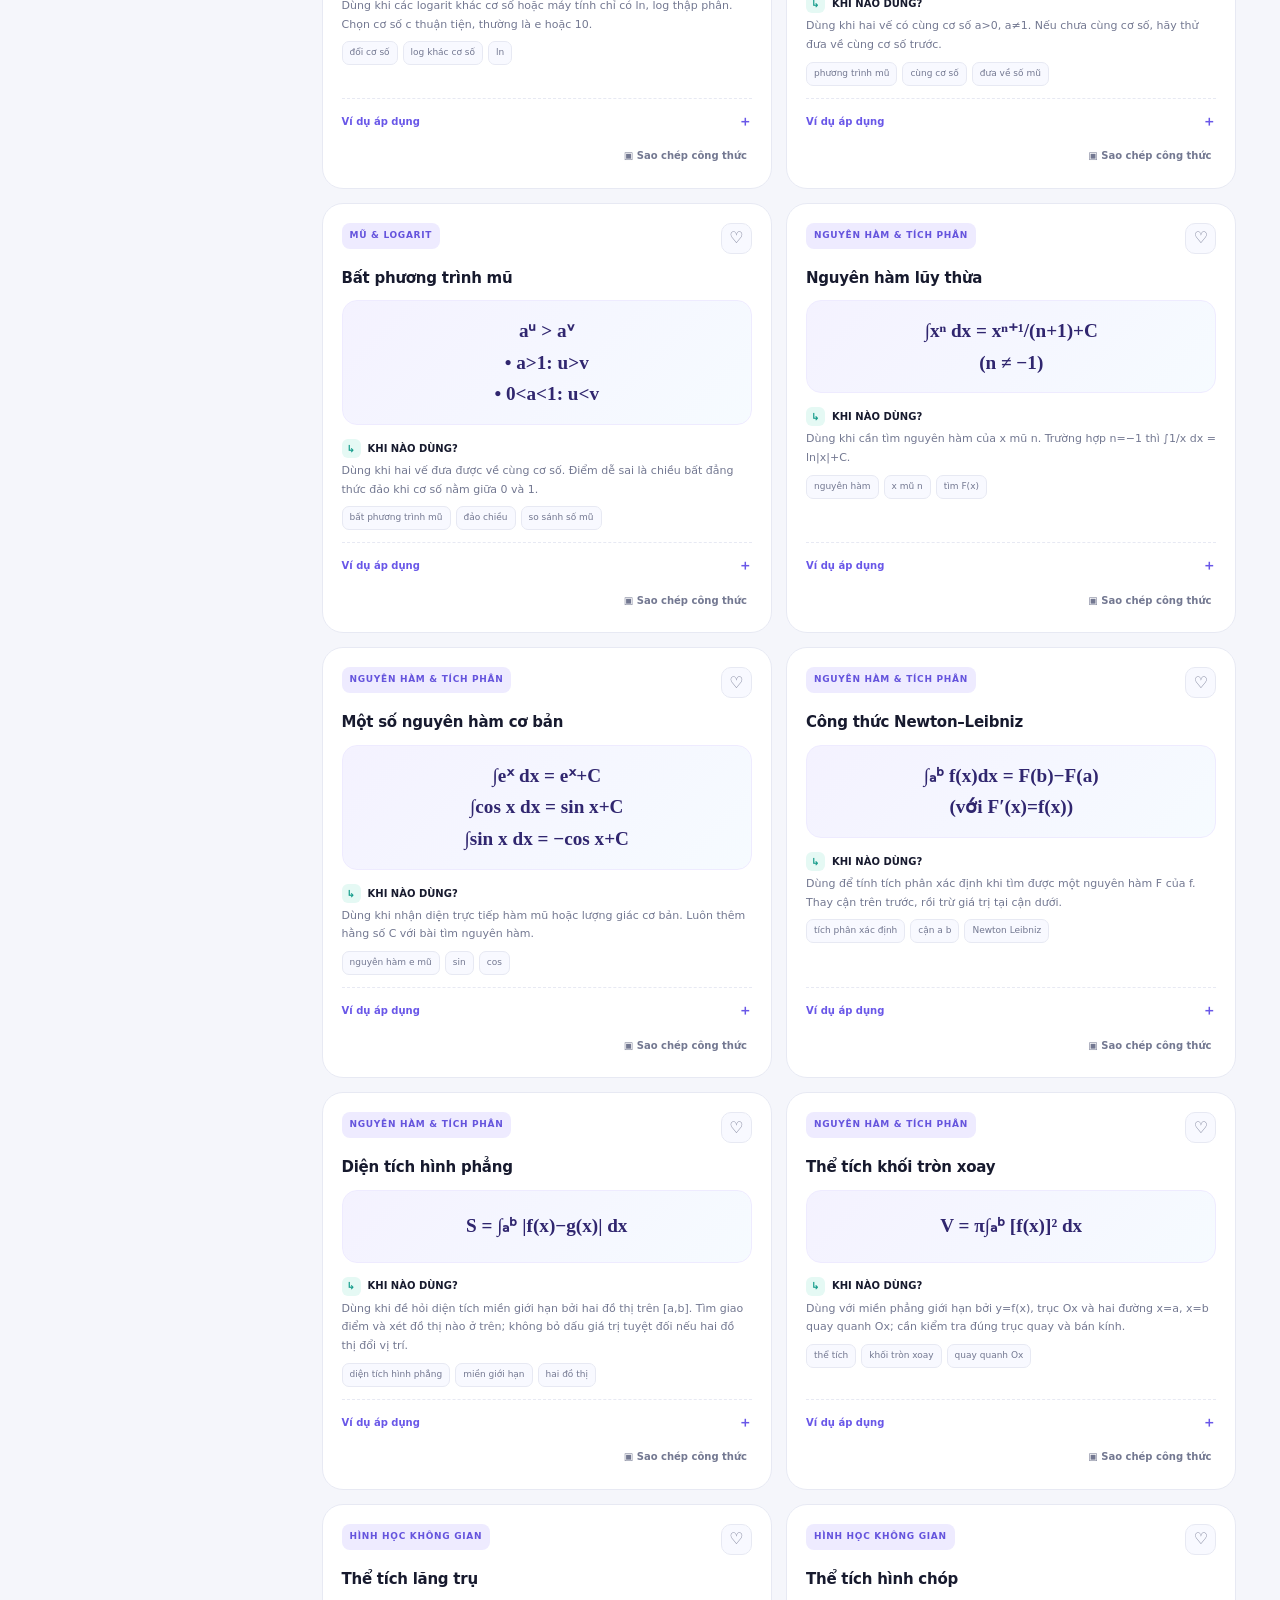
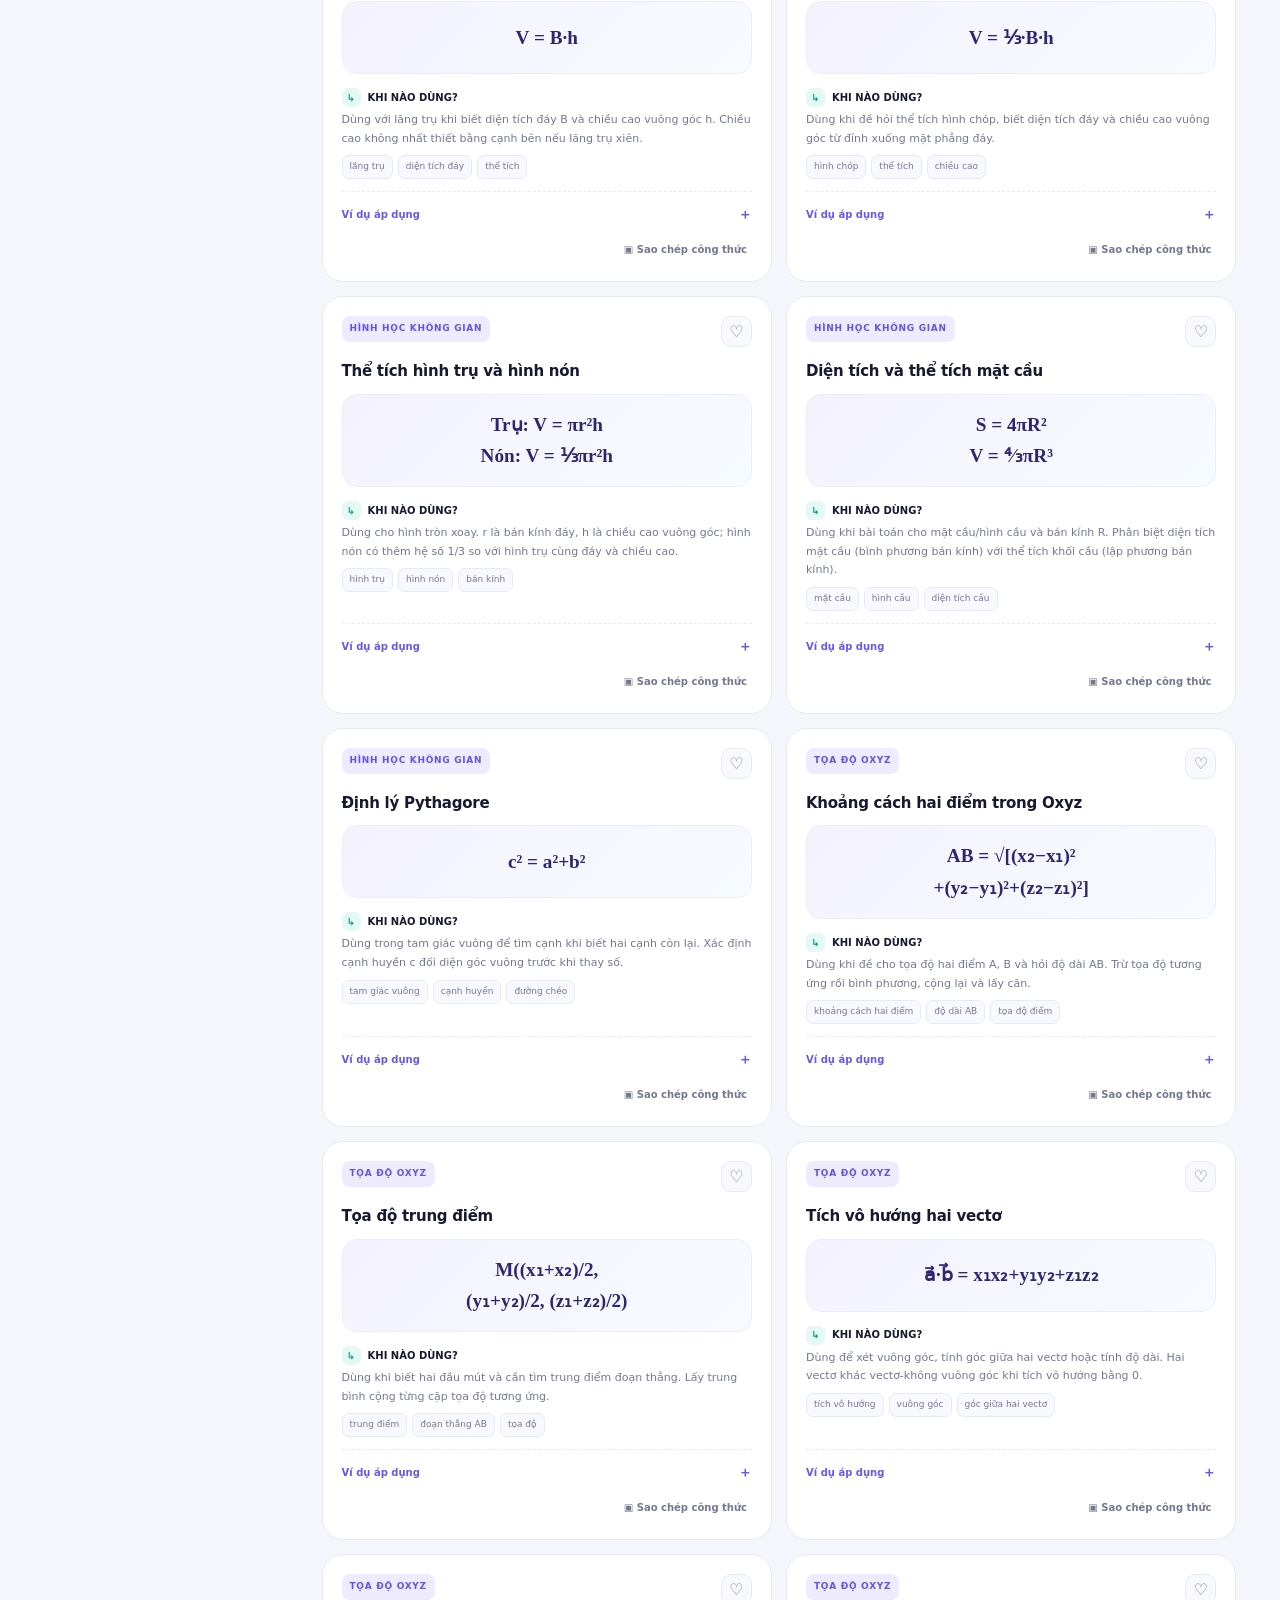
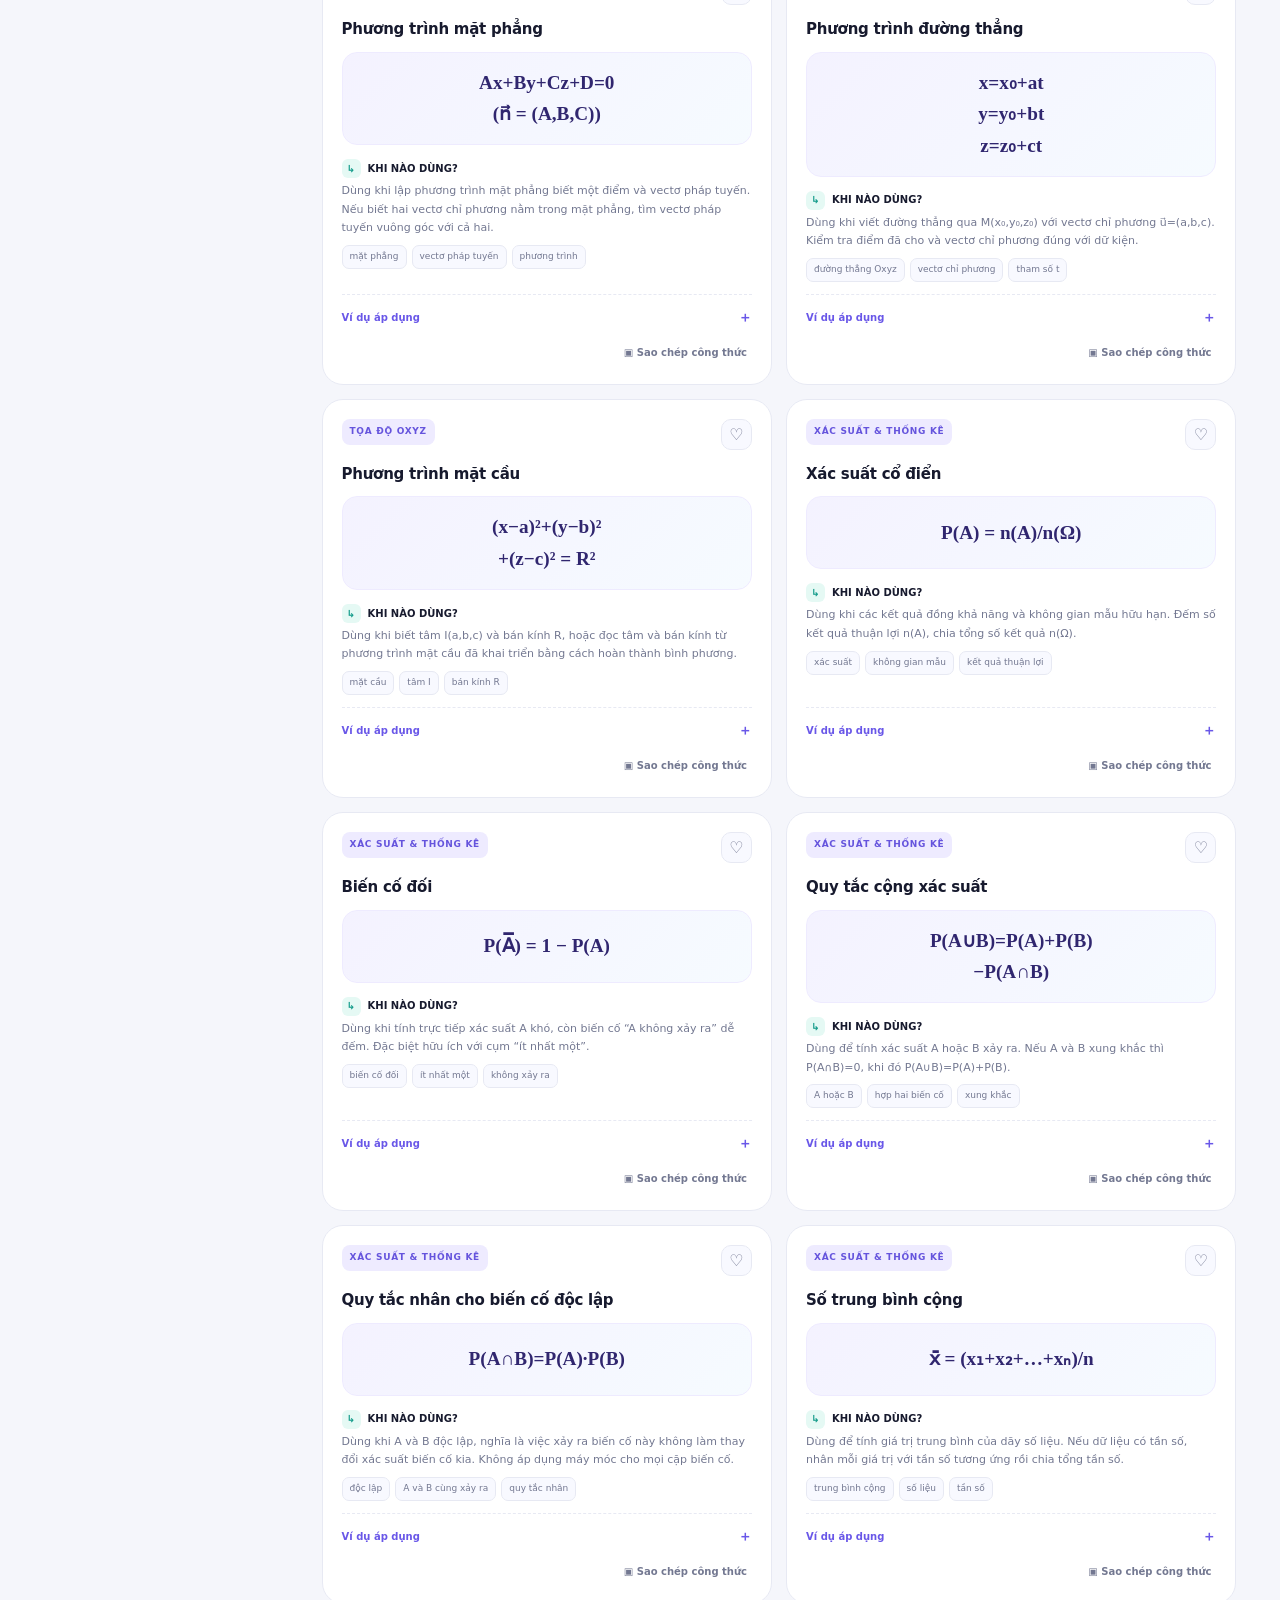
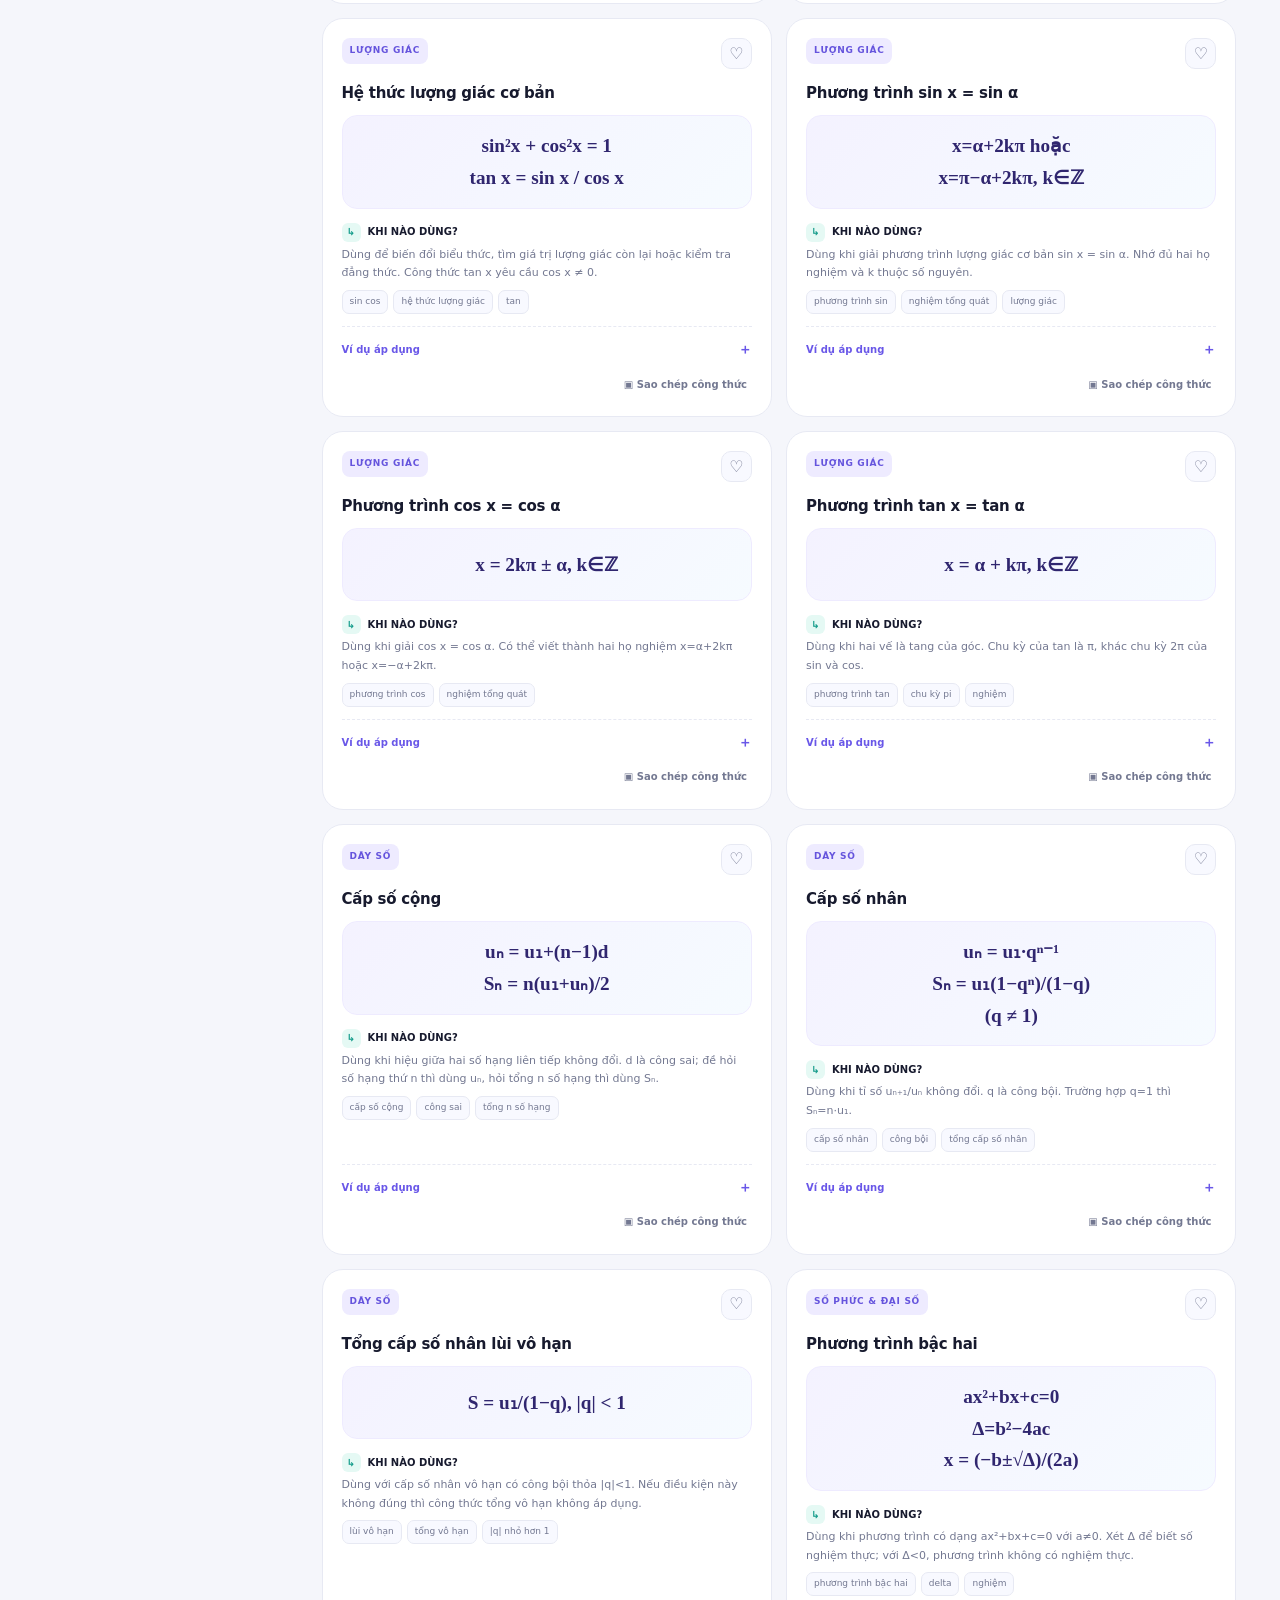
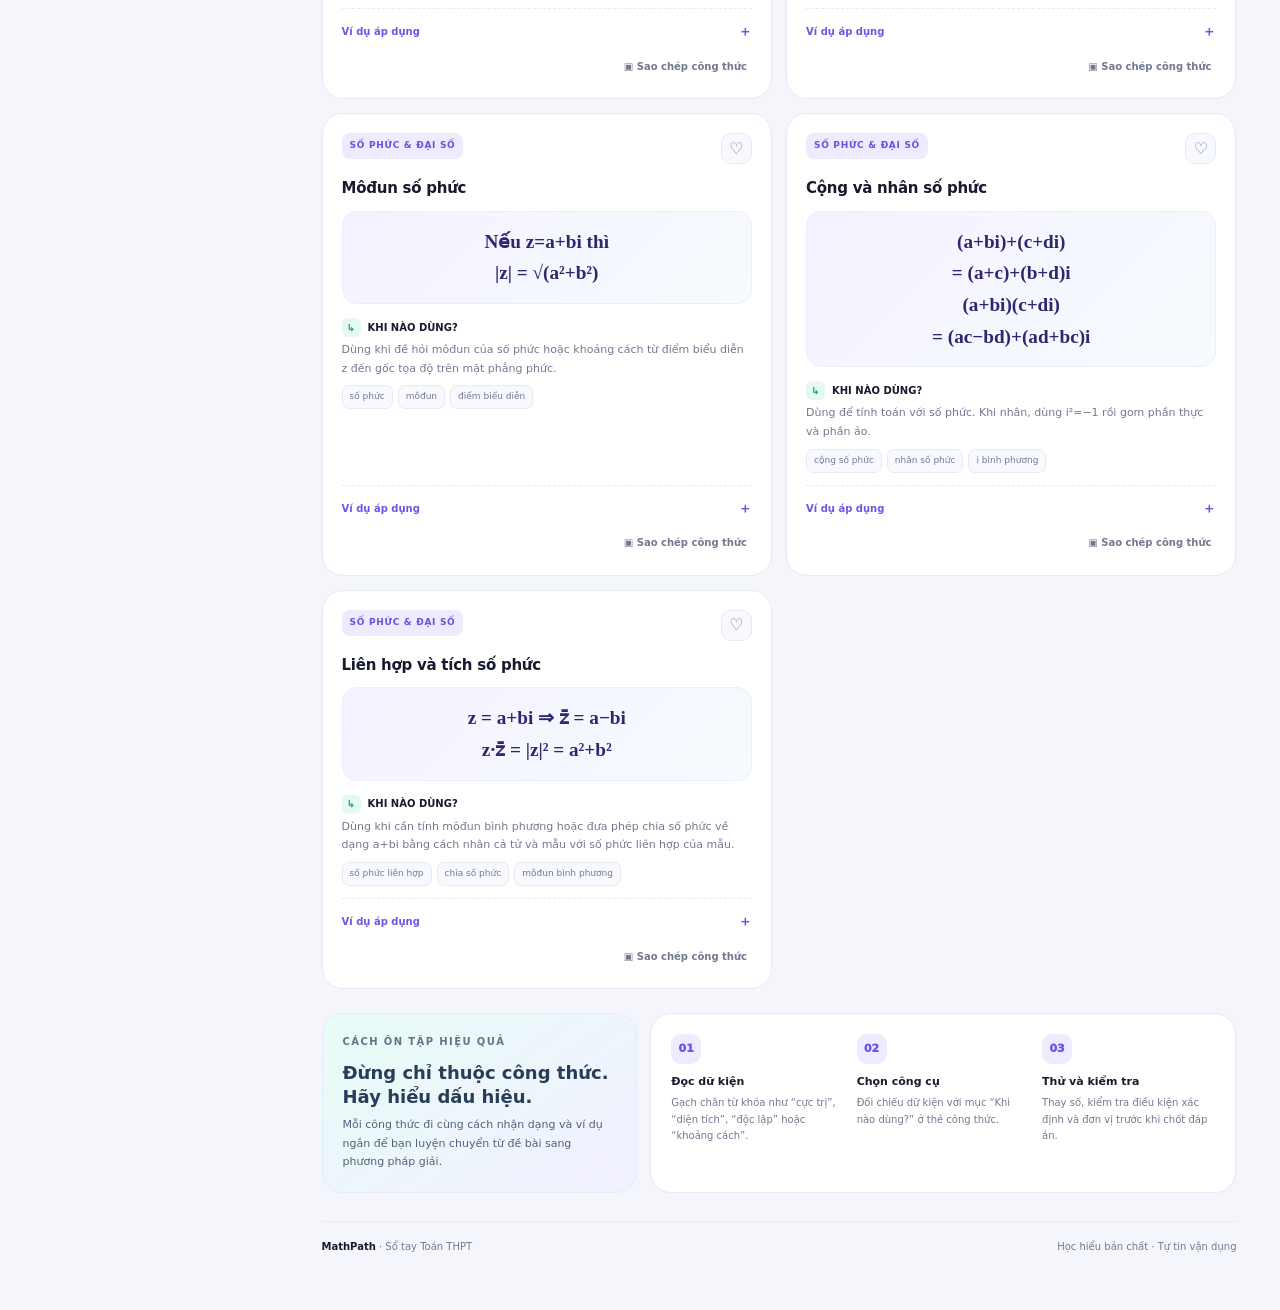
==== commit 4a3707e4: "Add files via upload" ====
--- a/index.html
+++ b/index.html
@@ -1,85 +1,180 @@
-<!DOCTYPE html>
+<!doctype html>
 <html lang="vi">
 <head>
-  <meta charset="UTF-8" />
-  <meta name="viewport" content="width=device-width, initial-scale=1.0" />
-  <meta name="theme-color" content="#10162f" />
-  <title>KTPL ExamLab — Ôn thi Kinh tế & Pháp luật</title>
-  <link rel="stylesheet" href="style.css" />
+<meta charset="utf-8">
+<meta name="viewport" content="width=device-width, initial-scale=1">
+<meta name="theme-color" content="#101328">
+<meta name="description" content="Sổ tay công thức Toán THPT: công thức, khi nào vận dụng, ví dụ mẫu và luyện tập nhanh cho kỳ thi tốt nghiệp THPT.">
+<title>MathPath — Sổ tay công thức Toán THPT</title>
+<style>
+:root{--bg:#f5f6fb;--panel:#fff;--panel-2:#f8f9ff;--text:#171a2e;--muted:#737891;--line:#e7e9f3;--purple:#6957e8;--purple-2:#8b7cff;--cyan:#34c9c3;--pink:#f39bc5;--shadow:0 18px 45px rgba(34,35,80,.07);--radius:22px}
+*{box-sizing:border-box}html{scroll-behavior:smooth}body{margin:0;background:var(--bg);color:var(--text);font-family:Inter,ui-sans-serif,system-ui,-apple-system,BlinkMacSystemFont,"Segoe UI",sans-serif;line-height:1.55;transition:background .25s,color .25s}body.dark{--bg:#101222;--panel:#191c31;--panel-2:#20243b;--text:#f1f2ff;--muted:#a5a9c2;--line:#2d314b;--shadow:0 18px 45px rgba(0,0,0,.18)}button,input{font:inherit}button{cursor:pointer}button:focus-visible,input:focus-visible{outline:3px solid rgba(105,87,232,.35);outline-offset:2px}.app{min-height:100vh}.topbar{height:76px;display:flex;align-items:center;justify-content:space-between;padding:0 clamp(16px,4vw,52px);background:var(--panel);border-bottom:1px solid var(--line);position:sticky;top:0;z-index:30;backdrop-filter:blur(16px)}.brand{display:flex;align-items:center;gap:12px;font-weight:850;letter-spacing:-.5px;font-size:19px}.brand-mark{width:40px;height:40px;display:grid;place-items:center;border-radius:14px;color:white;background:linear-gradient(135deg,#7667f3,#4b3ec2);box-shadow:0 7px 18px #6957e844}.brand-mark svg{width:23px}.brand small{display:block;font-size:10px;letter-spacing:1.7px;color:var(--muted);font-weight:700;margin-top:-3px}.top-actions{display:flex;gap:10px;align-items:center}.top-label{font-size:12px;color:var(--muted);font-weight:700;margin-right:6px}.icon-btn,.ghost-btn{border:1px solid var(--line);background:var(--panel);color:var(--text);border-radius:13px;padding:10px 13px;display:inline-flex;align-items:center;justify-content:center;gap:8px;transition:.2s}.icon-btn{width:42px;height:42px;padding:0}.icon-btn:hover,.ghost-btn:hover{border-color:var(--purple);transform:translateY(-1px)}.layout{max-width:1500px;margin:auto;display:grid;grid-template-columns:250px minmax(0,1fr);gap:28px;padding:28px clamp(14px,3.4vw,48px) 55px}.sidebar{position:sticky;top:100px;align-self:start}.side-label{font-size:10px;letter-spacing:1.7px;color:var(--muted);font-weight:850;margin:6px 0 13px 12px}.nav-list{display:grid;gap:6px}.nav-btn{width:100%;display:flex;align-items:center;gap:12px;text-align:left;border:0;background:transparent;color:var(--muted);padding:12px 14px;border-radius:14px;font-size:13px;font-weight:730;transition:.18s}.nav-btn .nav-ico{width:31px;height:31px;border-radius:10px;display:grid;place-items:center;background:var(--panel);border:1px solid var(--line);color:var(--muted);font-size:15px;flex-shrink:0}.nav-btn:hover{color:var(--text);background:var(--panel)}.nav-btn.active{background:#edeaff;color:#4d3cd0}.dark .nav-btn.active{background:#302b58;color:#d9d3ff}.nav-btn.active .nav-ico{background:var(--purple);color:white;border-color:var(--purple)}.side-tip{margin-top:26px;padding:18px;border:1px solid #e4defd;background:linear-gradient(145deg,#f0edff,#f7f5ff);border-radius:19px;color:#413777;position:relative;overflow:hidden}.dark .side-tip{background:linear-gradient(145deg,#282447,#211f37);color:#e3defe;border-color:#373154}.side-tip:after{content:"";position:absolute;width:90px;height:90px;border-radius:50%;background:#c5bcff55;right:-30px;top:-36px}.side-tip .tip-bubble{font-size:21px;margin-bottom:8px}.side-tip strong{font-size:13px;display:block;margin-bottom:5px}.side-tip p{font-size:11px;line-height:1.6;margin:0;opacity:.82}.main{min-width:0}.breadcrumb{font-size:12px;color:var(--muted);margin:0 0 17px}.breadcrumb b{color:var(--purple);font-weight:800}.hero{background:linear-gradient(112deg,#25204f 0%,#4b3bb2 56%,#7468ee 100%);border-radius:28px;padding:clamp(24px,4vw,39px);color:#fff;position:relative;overflow:hidden;box-shadow:0 20px 45px rgba(83,64,189,.2)}.hero:before,.hero:after{content:"";position:absolute;border:1px solid #ffffff19;border-radius:50%;pointer-events:none}.hero:before{width:360px;height:360px;right:-85px;top:-190px;box-shadow:0 0 0 28px #ffffff06,0 0 0 57px #ffffff05}.hero:after{width:170px;height:170px;right:110px;bottom:-125px;box-shadow:0 0 0 25px #ffffff07}.hero-inner{position:relative;z-index:1;max-width:740px}.eyebrow{display:inline-flex;align-items:center;gap:8px;background:#ffffff19;border:1px solid #ffffff2c;border-radius:99px;padding:6px 11px;font-size:10px;font-weight:850;letter-spacing:1.2px;text-transform:uppercase}.eyebrow-dot{height:6px;width:6px;border-radius:50%;background:#7ef2df;box-shadow:0 0 12px #7ef2df}.hero h1{font-size:clamp(28px,4vw,43px);line-height:1.12;letter-spacing:-1.5px;margin:18px 0 12px;max-width:690px}.hero p{color:#e4e1ff;max-width:600px;font-size:13px;line-height:1.8;margin:0}.hero-bottom{display:flex;align-items:center;gap:15px;flex-wrap:wrap;margin-top:23px}.primary-btn{background:white;color:#4838b9;border:0;border-radius:13px;padding:12px 17px;font-size:12px;font-weight:850;box-shadow:0 8px 20px #1c164433;transition:.2s}.primary-btn:hover{transform:translateY(-2px);box-shadow:0 11px 22px #1c164455}.hero-note{font-size:11px;color:#d2ceff;display:flex;align-items:center;gap:7px}.stats{display:grid;grid-template-columns:repeat(3,minmax(0,1fr));gap:13px;margin:19px 0 28px}.stat-card{padding:17px 18px;background:var(--panel);border:1px solid var(--line);border-radius:18px;display:flex;align-items:center;gap:13px;min-width:0}.stat-icon{height:42px;width:42px;border-radius:14px;background:#eeebff;color:#6251df;display:grid;place-items:center;font-size:18px;flex-shrink:0}.stat-card:nth-child(2) .stat-icon{background:#e4f9f5;color:#199c92}.stat-card:nth-child(3) .stat-icon{background:#fff0f6;color:#d85d9b}.dark .stat-icon{background:#302a55;color:#d0c9ff}.dark .stat-card:nth-child(2) .stat-icon{background:#203c3a;color:#75ded2}.dark .stat-card:nth-child(3) .stat-icon{background:#40243b;color:#f2a3ca}.stat-number{font-size:22px;line-height:1.15;font-weight:900;letter-spacing:-.5px}.stat-caption{font-size:10px;color:var(--muted);font-weight:700;margin-top:4px}.section-head{display:flex;justify-content:space-between;align-items:end;gap:15px;margin:24px 0 14px}.section-head h2{font-size:20px;letter-spacing:-.55px;margin:0}.section-head p{font-size:11px;color:var(--muted);margin:4px 0 0}.section-kicker{font-size:10px;font-weight:850;color:var(--purple);letter-spacing:1.4px;text-transform:uppercase;margin-bottom:4px}.toolbar{display:flex;gap:10px;align-items:center;margin:16px 0 13px}.search-wrap{flex:1;position:relative;min-width:0}.search-icon{position:absolute;left:16px;top:50%;transform:translateY(-50%);font-size:16px;color:var(--muted);pointer-events:none}.search{width:100%;height:48px;border:1px solid var(--line);background:var(--panel);border-radius:15px;padding:0 72px 0 43px;color:var(--text);font-size:12px;outline:none;box-shadow:0 2px 8px #28285a04}.search:focus{border-color:#a49aff;box-shadow:0 0 0 4px #7868f018}.shortcut{position:absolute;right:12px;top:50%;transform:translateY(-50%);font-size:10px;color:var(--muted);border:1px solid var(--line);border-radius:6px;padding:2px 6px}.filter-select{height:48px;background:var(--panel);border:1px solid var(--line);border-radius:14px;color:var(--text);padding:0 12px;font-size:11px;font-weight:700;max-width:165px}.chip-row{display:flex;gap:8px;overflow:auto;padding:2px 1px 8px;scrollbar-width:thin}.chip{white-space:nowrap;border:1px solid var(--line);border-radius:99px;background:var(--panel);color:var(--muted);padding:8px 12px;font-weight:750;font-size:10px;transition:.18s}.chip:hover{border-color:#b4abff;color:var(--purple)}.chip.active{background:var(--purple);border-color:var(--purple);color:white;box-shadow:0 4px 12px #6957e82b}.results-line{display:flex;justify-content:space-between;gap:10px;margin:8px 2px 13px;font-size:10px;color:var(--muted)}.results-line strong{color:var(--text)}.formula-grid{display:grid;grid-template-columns:repeat(2,minmax(0,1fr));gap:14px}.formula-card{background:var(--panel);border:1px solid var(--line);border-radius:21px;padding:19px;display:flex;flex-direction:column;min-width:0;transition:transform .2s,border-color .2s,box-shadow .2s;position:relative;overflow:hidden}.formula-card:hover{transform:translateY(-3px);border-color:#d1cbff;box-shadow:var(--shadow)}.card-top{display:flex;justify-content:space-between;align-items:start;gap:12px}.formula-tag{font-size:9px;letter-spacing:.7px;text-transform:uppercase;font-weight:900;color:#6554dd;background:#eeebff;border-radius:8px;padding:6px 8px}.dark .formula-tag{background:#302a55;color:#d1caff}.save-btn{width:31px;height:31px;flex-shrink:0;display:grid;place-items:center;border:1px solid var(--line);border-radius:10px;background:var(--panel-2);color:var(--muted);font-size:16px;line-height:1}.save-btn.saved{color:#d44b96;background:#fff0f7;border-color:#ffd3e8}.formula-card h3{font-size:15px;margin:13px 0 10px;letter-spacing:-.25px}.formula-box{display:flex;align-items:center;justify-content:center;min-height:73px;text-align:center;padding:14px 10px;margin-bottom:14px;border-radius:15px;background:linear-gradient(135deg,#f4f2ff,#f6fbff);border:1px solid #eeebff;color:#30266f;font-size:clamp(15px,1.5vw,20px);font-family:"Cambria Math",Cambria,Georgia,serif;font-weight:700;line-height:1.65;overflow-wrap:anywhere}.dark .formula-box{background:linear-gradient(135deg,#26213f,#202a3d);border-color:#342d55;color:#e2deff}.info-block{margin-bottom:12px}.info-label{display:flex;align-items:center;gap:7px;font-size:10px;font-weight:900;margin-bottom:4px;color:var(--text)}.info-label span{display:grid;place-items:center;width:19px;height:19px;border-radius:6px;background:#e5f9f4;color:#159c8b;font-size:10px}.info-block p{font-size:11px;color:var(--muted);margin:0;line-height:1.7}.trigger-list{display:flex;gap:5px;flex-wrap:wrap;margin-top:7px}.trigger{font-size:9px;border:1px solid var(--line);background:var(--panel-2);border-radius:7px;color:var(--muted);padding:4px 7px}.example{margin-top:auto;padding-top:12px;border-top:1px dashed var(--line)}.example summary{font-size:10px;color:var(--purple);font-weight:850;cursor:pointer;list-style:none;display:flex;align-items:center;gap:7px}.example summary::-webkit-details-marker{display:none}.example summary:after{content:"＋";margin-left:auto;font-size:14px}.example[open] summary:after{content:"−"}.example p{font-size:11px;line-height:1.7;color:var(--muted);margin:9px 0 0}.card-actions{display:flex;justify-content:flex-end;margin-top:11px}.copy-btn{background:transparent;border:0;color:var(--muted);font-size:10px;font-weight:800;padding:5px}.copy-btn:hover{color:var(--purple)}.empty-state{display:none;text-align:center;padding:55px 20px;border:1px dashed var(--line);border-radius:22px;background:var(--panel)}.empty-state.show{display:block}.empty-symbol{width:58px;height:58px;margin:0 auto 13px;display:grid;place-items:center;background:var(--panel-2);border-radius:19px;font-size:26px}.empty-state h3{margin:0 0 5px;font-size:15px}.empty-state p{margin:0;color:var(--muted);font-size:12px}.quiz-panel{display:none;background:var(--panel);border:1px solid var(--line);border-radius:24px;padding:clamp(20px,4vw,31px);box-shadow:var(--shadow)}.quiz-panel.active{display:block}.quiz-top{display:flex;justify-content:space-between;gap:10px;align-items:center}.quiz-count{font-size:10px;color:var(--muted);font-weight:800}.quiz-progress{height:6px;background:var(--panel-2);border-radius:99px;overflow:hidden;margin:14px 0 25px}.quiz-progress div{height:100%;width:0;background:linear-gradient(90deg,var(--purple),var(--cyan));border-radius:99px;transition:width .25s}.quiz-category{font-size:10px;color:var(--purple);text-transform:uppercase;letter-spacing:1.2px;font-weight:900}.quiz-question{font-size:clamp(18px,2.6vw,25px);line-height:1.45;letter-spacing:-.5px;margin:10px 0 22px}.answer-list{display:grid;gap:9px}.answer-btn{border:1px solid var(--line);background:var(--panel-2);color:var(--text);border-radius:14px;padding:14px 15px;text-align:left;font-size:12px;display:flex;align-items:center;gap:12px;transition:.18s}.answer-letter{width:27px;height:27px;border-radius:9px;border:1px solid var(--line);display:grid;place-items:center;background:var(--panel);color:var(--muted);font-size:11px;font-weight:900;flex-shrink:0}.answer-btn:hover:not(:disabled){border-color:#a79cff;background:var(--panel)}.answer-btn.correct{border-color:#45c9ad;background:#eafaf5;color:#146c5e}.dark .answer-btn.correct{background:#1b3b36;color:#9bebdc}.answer-btn.correct .answer-letter{background:#22b899;color:white;border-color:#22b899}.answer-btn.wrong{border-color:#ed9aaa;background:#fff0f2;color:#9b3346}.dark .answer-btn.wrong{background:#422630;color:#ffc1cc}.answer-btn:disabled{cursor:default}.quiz-feedback{display:none;margin-top:16px;border-radius:14px;padding:14px 15px;font-size:12px;line-height:1.7}.quiz-feedback.show{display:block}.quiz-feedback.good{background:#eafaf5;color:#176d60}.quiz-feedback.bad{background:#fff5e7;color:#83531c}.dark .quiz-feedback.good{background:#1b3b36;color:#9bebdc}.dark .quiz-feedback.bad{background:#3d3022;color:#f7d49c}.quiz-actions{display:flex;align-items:center;justify-content:space-between;gap:10px;margin-top:22px}.solid-btn{border:0;border-radius:12px;padding:12px 17px;background:var(--purple);color:white;font-size:11px;font-weight:850;box-shadow:0 6px 15px #6957e82c}.solid-btn:hover{background:#5846d6}.solid-btn:disabled{opacity:.4;cursor:not-allowed}.subtle-btn{background:transparent;border:1px solid var(--line);color:var(--muted);border-radius:12px;padding:11px 14px;font-size:11px;font-weight:800}.quiz-result{display:none;text-align:center;padding:25px 10px 10px}.quiz-result.show{display:block}.result-circle{width:100px;height:100px;border-radius:50%;display:grid;place-items:center;margin:0 auto 17px;background:linear-gradient(145deg,#ece8ff,#defaf4);color:#5041bf;font-size:26px;font-weight:950}.quiz-result h3{font-size:23px;margin:0 0 6px}.quiz-result p{font-size:12px;color:var(--muted);margin:0 0 20px}.study-strip{margin-top:24px;display:grid;grid-template-columns:1.05fr 1.95fr;gap:13px}.study-intro,.study-steps{background:var(--panel);border:1px solid var(--line);border-radius:21px;padding:20px}.study-intro{background:linear-gradient(145deg,#e8fcf7,#f2f0ff);color:#283d59;border-color:#e2edfc}.dark .study-intro{background:linear-gradient(145deg,#203b3c,#2b2547);border-color:#34314f;color:#e8e7ff}.study-intro .mini{font-size:10px;text-transform:uppercase;letter-spacing:1.4px;font-weight:900;opacity:.7}.study-intro h3{font-size:18px;line-height:1.35;margin:11px 0 7px}.study-intro p{font-size:11px;line-height:1.7;margin:0;opacity:.8}.step-list{display:grid;grid-template-columns:repeat(3,minmax(0,1fr));gap:12px;height:100%}.step{min-width:0}.step-num{width:30px;height:30px;display:grid;place-items:center;border-radius:10px;background:#eeebff;color:var(--purple);font-size:11px;font-weight:950;margin-bottom:9px}.dark .step-num{background:#302a55;color:#d1caff}.step strong{font-size:11px;display:block;margin-bottom:5px}.step p{font-size:10px;line-height:1.65;color:var(--muted);margin:0}.footer{display:flex;align-items:center;justify-content:space-between;gap:12px;margin-top:28px;padding-top:17px;border-top:1px solid var(--line);font-size:10px;color:var(--muted)}.footer strong{color:var(--text)}.toast{position:fixed;bottom:22px;left:50%;transform:translate(-50%,20px);opacity:0;pointer-events:none;z-index:100;padding:12px 17px;background:#211c48;color:#fff;border:1px solid #5c51a3;border-radius:13px;box-shadow:0 10px 35px #16152d42;font-size:11px;font-weight:750;transition:.25s;max-width:calc(100vw - 32px);text-align:center}.toast.show{opacity:1;transform:translate(-50%,0)}.mobile-filter-toggle{display:none}
+@media(max-width:1100px){.layout{grid-template-columns:210px minmax(0,1fr);gap:20px}.formula-grid{grid-template-columns:1fr}.formula-card{padding:18px}.formula-box{min-height:60px}.study-strip{grid-template-columns:1fr}.study-steps{padding:18px}}
+@media(max-width:760px){.topbar{height:65px;padding:0 15px}.brand{font-size:16px}.brand-mark{height:36px;width:36px;border-radius:12px}.top-label{display:none}.top-actions{gap:7px}.layout{display:block;padding:18px 13px 40px}.sidebar{position:static;margin-bottom:14px}.sidebar .side-label,.side-tip{display:none}.nav-list{display:flex;overflow-x:auto;gap:7px;padding:1px 1px 7px;scrollbar-width:none}.nav-list::-webkit-scrollbar{display:none}.nav-btn{width:auto;flex-shrink:0;padding:7px 10px;gap:7px;font-size:10px;border:1px solid var(--line);background:var(--panel)}.nav-btn .nav-ico{width:25px;height:25px;border-radius:8px;font-size:12px}.hero{border-radius:22px;padding:25px 21px}.hero h1{font-size:30px;letter-spacing:-1.1px}.hero p{font-size:12px}.stats{gap:8px;margin:13px 0 23px}.stat-card{padding:12px 10px;display:block;border-radius:15px}.stat-icon{width:31px;height:31px;border-radius:10px;font-size:14px;margin-bottom:9px}.stat-number{font-size:19px}.stat-caption{font-size:9px}.section-head h2{font-size:18px}.toolbar{flex-wrap:wrap}.search-wrap{flex-basis:100%}.filter-select{flex:1;max-width:none;height:42px}.formula-grid{grid-template-columns:1fr}.formula-card{padding:17px;border-radius:18px}.formula-box{font-size:18px}.study-strip{grid-template-columns:1fr}.step-list{gap:9px}.study-steps{padding:15px}.step p{font-size:10px}.footer{flex-direction:column;align-items:flex-start}.breadcrumb{margin-bottom:12px}.quiz-panel{padding:20px 16px}.answer-btn{padding:12px}.hero-bottom{gap:11px}.hero-note{font-size:10px}}
+@media(min-width:761px) and (max-width:1000px){.layout{grid-template-columns:185px minmax(0,1fr);padding-left:20px;padding-right:20px}.nav-btn{font-size:11px;padding:10px}.formula-grid{grid-template-columns:1fr}}
+@media(prefers-reduced-motion:reduce){*,*::before,*::after{scroll-behavior:auto!important;transition:none!important;animation:none!important}}
+</style>
 </head>
 <body>
-  <div class="ambient ambient-one"></div><div class="ambient ambient-two"></div>
+<div class="app">
   <header class="topbar">
-    <a class="brand" href="#" aria-label="KTPL ExamLab trang chủ">
-      <span class="brand-mark">K<span>+</span></span>
-      <span><strong>ExamLab</strong><small>KINH TẾ & PHÁP LUẬT</small></span>
-    </a>
-    <div class="top-actions"><span class="live-dot"></span><span>Không gian ôn tập</span><button class="icon-btn" id="themeBtn" title="Đổi giao diện" aria-label="Đổi giao diện">◐</button></div>
+    <div class="brand"><div class="brand-mark" aria-hidden="true"><svg viewBox="0 0 24 24" fill="none"><path d="M5 5h14M5 12h9M5 19h14M17 9l3 3-3 3" stroke="currentColor" stroke-width="2" stroke-linecap="round" stroke-linejoin="round"/></svg></div><div>MathPath<small>MATH • STUDY SMARTER</small></div></div>
+    <div class="top-actions"><span class="top-label">SỔ TAY ÔN THI THPT</span><button class="icon-btn" id="themeBtn" aria-label="Đổi giao diện sáng tối" title="Đổi giao diện sáng/tối">◐</button><button class="ghost-btn" id="topQuizBtn"><span>✳</span> Luyện nhanh</button></div>
   </header>
-
-  <main class="container">
-    <section class="hero">
-      <div class="hero-copy">
-        <div class="eyebrow"><span class="eyebrow-line"></span> LUYỆN THI THÔNG MINH</div>
-        <h1>Chinh phục <span>Kinh tế &<br class="desktop-break"/> Pháp luật.</span></h1>
-        <p>Luyện đề theo thời gian thực, nộp bài để chấm điểm và xem lại lời giải sau khi hoàn thành.</p>
-        <div class="hero-stats">
-          <div><strong>03</strong><span>Đề mẫu</span></div><i></i>
-          <div><strong>30</strong><span>Câu hỏi mẫu</span></div><i></i>
-          <div><strong>01</strong><span>Mục tiêu: tiến bộ</span></div>
+  <div class="layout">
+    <aside class="sidebar">
+      <div class="side-label">KHÔNG GIAN HỌC TẬP</div>
+      <nav class="nav-list" id="categoryNav" aria-label="Danh mục công thức">
+        <button class="nav-btn active" data-category="Tất cả"><span class="nav-ico">⌂</span>Tổng quan</button>
+        <button class="nav-btn" data-category="Hàm số & đạo hàm"><span class="nav-ico">ƒ</span>Hàm số & đạo hàm</button>
+        <button class="nav-btn" data-category="Mũ & logarit"><span class="nav-ico">xⁿ</span>Mũ & logarit</button>
+        <button class="nav-btn" data-category="Nguyên hàm & tích phân"><span class="nav-ico">∫</span>Nguyên hàm & tích phân</button>
+        <button class="nav-btn" data-category="Hình học không gian"><span class="nav-ico">◇</span>Hình học không gian</button>
+        <button class="nav-btn" data-category="Tọa độ Oxyz"><span class="nav-ico">⌖</span>Tọa độ Oxyz</button>
+        <button class="nav-btn" data-category="Xác suất & thống kê"><span class="nav-ico">◌</span>Xác suất & thống kê</button>
+        <button class="nav-btn" data-category="Lượng giác"><span class="nav-ico">∿</span>Lượng giác</button>
+        <button class="nav-btn" data-category="Dãy số"><span class="nav-ico">↗</span>Dãy số</button>
+        <button class="nav-btn" data-category="Số phức & đại số"><span class="nav-ico">ℂ</span>Số phức & đại số</button>
+        <button class="nav-btn" data-category="Đã lưu"><span class="nav-ico">♡</span>Công thức đã lưu</button>
+      </nav>
+      <div class="side-tip"><div class="tip-bubble">✦</div><strong>Mẹo học nhớ lâu</strong><p>Học theo dấu hiệu của đề bài: nhận dạng dạng toán trước, chọn công thức sau, rồi tự giải một ví dụ.</p></div>
+    </aside>
+    <main class="main">
+      <div class="breadcrumb">Không gian học tập <span> / </span> <b id="crumbText">Tổng quan công thức</b></div>
+      <section class="hero">
+        <div class="hero-inner">
+          <div class="eyebrow"><span class="eyebrow-dot"></span> THPT • ÔN THI TỐT NGHIỆP</div>
+          <h1>Hiểu đúng dạng bài.<br>Chọn chuẩn công thức.</h1>
+          <p>Sổ tay Toán học giúp bạn ghi nhớ công thức, nhận ra lúc cần vận dụng và luyện phản xạ giải bài — từng bước một, không học vẹt.</p>
+          <div class="hero-bottom"><button class="primary-btn" id="startLearning">Khám phá công thức <span aria-hidden="true">↗</span></button><div class="hero-note"><span>◷</span> Học nhanh • Ôn tập có hệ thống</div></div>
         </div>
-      </div>
-      <div class="hero-art" aria-hidden="true">
-        <div class="orbit orbit-a"></div><div class="orbit orbit-b"></div>
-        <div class="glass-card"><div class="mini-label">YOUR NEXT LEVEL</div><div class="big-number">KT<span>PL</span></div><div class="mini-bars"><b></b><b></b><b></b><b></b><b></b><b></b><b></b><b></b><b></b><b></b><b></b><b></b></div><div class="glass-bottom"><span>LUYỆN TẬP</span><span class="tiny-pill">EXAM MODE</span></div></div>
-        <div class="floating-note note-top">✦ <span>Học chủ động</span></div><div class="floating-note note-bottom"><span class="checkmark">✓</span><span>Chấm điểm tự động</span></div>
-      </div>
-    </section>
-
-    <section class="workspace" id="setupView">
-      <div class="section-heading"><div><div class="eyebrow">BẮT ĐẦU TẠI ĐÂY</div><h2>Chọn bài thi của bạn</h2></div><span class="subtle">Đáp án được ẩn trong lúc làm bài</span></div>
-      <div class="setup-grid">
-        <div class="exam-list">
-          <button class="exam-card selected" data-exam="0"><span class="exam-icon purple">01</span><span class="exam-info"><strong>Đề luyện tập số 01</strong><small>Kiến thức nền tảng · 10 câu</small><span class="tag">CƠ BẢN – VẬN DỤNG</span></span><span class="radio-indicator"></span></button>
-          <button class="exam-card" data-exam="1"><span class="exam-icon blue">02</span><span class="exam-info"><strong>Đề luyện tập số 02</strong><small>Tình huống thực tiễn · 10 câu</small><span class="tag">VẬN DỤNG</span></span><span class="radio-indicator"></span></button>
-          <button class="exam-card" data-exam="2"><span class="exam-icon orange">03</span><span class="exam-info"><strong>Đề luyện tập số 03</strong><small>Tổng hợp kiến thức · 10 câu</small><span class="tag">TỔNG HỢP</span></span><span class="radio-indicator"></span></button>
+      </section>
+      <section class="stats" aria-label="Thống kê học tập">
+        <div class="stat-card"><div class="stat-icon">▤</div><div><div class="stat-number" id="formulaCount">40+</div><div class="stat-caption">CÔNG THỨC TỔNG HỢP</div></div></div>
+        <div class="stat-card"><div class="stat-icon">◎</div><div><div class="stat-number" id="topicCount">09</div><div class="stat-caption">CHỦ ĐỀ ÔN TẬP</div></div></div>
+        <div class="stat-card"><div class="stat-icon">♡</div><div><div class="stat-number" id="savedCount">0</div><div class="stat-caption">CÔNG THỨC ĐÃ LƯU</div></div></div>
+      </section>
+      <section id="formulaSection">
+        <div class="section-head"><div><div class="section-kicker">SỔ TAY CÁ NHÂN</div><h2 id="sectionTitle">Thư viện công thức</h2><p id="sectionDesc">Tra cứu nhanh — hiểu dấu hiệu — biết cách áp dụng.</p></div><button class="subtle-btn" id="resetFilters">↺ Đặt lại</button></div>
+        <div class="toolbar"><div class="search-wrap"><span class="search-icon">⌕</span><input class="search" id="searchInput" type="search" placeholder="Tìm công thức, dạng bài, từ khóa..." autocomplete="off" aria-label="Tìm công thức"><span class="shortcut">Ctrl / ⌘ K</span></div><select class="filter-select" id="sortSelect" aria-label="Sắp xếp"><option value="default">Sắp xếp: Mặc định</option><option value="az">Tên A → Z</option><option value="saved">Đã lưu trước</option></select></div>
+        <div class="chip-row" id="chips" aria-label="Lọc theo chủ đề"><button class="chip active" data-category="Tất cả">Tất cả chủ đề</button><button class="chip" data-category="Hàm số & đạo hàm">Hàm số & đạo hàm</button><button class="chip" data-category="Mũ & logarit">Mũ & logarit</button><button class="chip" data-category="Nguyên hàm & tích phân">Tích phân</button><button class="chip" data-category="Hình học không gian">Hình học</button><button class="chip" data-category="Tọa độ Oxyz">Oxyz</button><button class="chip" data-category="Xác suất & thống kê">Xác suất</button><button class="chip" data-category="Lượng giác">Lượng giác</button><button class="chip" data-category="Dãy số">Dãy số</button><button class="chip" data-category="Số phức & đại số">Số phức & đại số</button></div>
+        <div class="results-line"><span id="resultCount">Đang hiển thị công thức</span><span>Nhấn <strong>♡</strong> để lưu</span></div>
+        <div class="formula-grid" id="formulaGrid" aria-live="polite"></div>
+        <div class="empty-state" id="emptyState"><div class="empty-symbol">⌕</div><h3>Chưa tìm thấy công thức phù hợp</h3><p>Thử từ khóa khác hoặc chọn lại chủ đề.</p></div>
+      </section>
+      <section class="quiz-panel" id="quizPanel" aria-label="Luyện tập nhanh">
+        <div id="quizMain">
+          <div class="quiz-top"><div><div class="section-kicker">LUYỆN PHẢN XẠ</div><h2 style="font-size:20px;margin:0">Thử sức với Toán</h2></div><div class="quiz-count" id="quizCount">CÂU 1 / 12</div></div>
+          <div class="quiz-progress"><div id="quizProgress"></div></div>
+          <div class="quiz-category" id="quizCategory">HÀM SỐ & ĐẠO HÀM</div>
+          <div class="quiz-question" id="quizQuestion">Đang tải câu hỏi...</div>
+          <div class="answer-list" id="answerList"></div>
+          <div class="quiz-feedback" id="quizFeedback" role="status"></div>
+          <div class="quiz-actions"><button class="subtle-btn" id="exitQuiz">← Về công thức</button><button class="solid-btn" id="nextQuestion" disabled>Câu tiếp theo →</button></div>
         </div>
-        <aside class="config-card">
-          <div class="config-title"><span class="settings-icon">☷</span><div><strong>Cài đặt bài thi</strong><small>Tùy chỉnh lượt luyện tập</small></div></div>
-          <label for="durationSelect">Thời gian làm bài</label>
-          <div class="select-wrap"><select id="durationSelect"><option value="15">15 phút</option><option value="20" selected>20 phút</option><option value="30">30 phút</option><option value="45">45 phút</option></select><span>⌄</span></div>
-          <div class="rules"><div><span>✓</span> Không hiển thị đáp án trước</div><div><span>✓</span> Có thể đánh dấu câu cần xem lại</div><div><span>✓</span> Chấm điểm sau khi nộp bài</div></div>
-          <button class="primary-btn" id="startBtn">Bắt đầu làm bài <span>→</span></button>
-          <p class="disclaimer">Đề mẫu dùng để luyện tập, không phải đề thi chính thức.</p>
-        </aside>
-      </div>
-    </section>
-
-    <section class="test-view hidden" id="testView">
-      <div class="test-top"><button class="back-btn" id="quitBtn">← Thoát bài thi</button><div class="test-name"><span class="status-dot"></span><span id="currentExamTitle">Đề luyện tập số 01</span></div><div class="timer" id="timer">20:00</div></div>
-      <div class="progress-wrap"><div class="progress-meta"><span id="progressText">Đã trả lời 0/10 câu</span><span id="progressPercent">0%</span></div><div class="progress-track"><div id="progressBar"></div></div></div>
-      <div class="test-layout">
-        <div class="question-panel">
-          <div class="question-meta"><span id="questionNumber">CÂU 01 / 10</span><button id="flagBtn" class="flag-btn">⚑ Đánh dấu xem lại</button></div>
-          <h2 id="questionText"></h2><div class="question-hint">Chọn một phương án phù hợp nhất.</div>
-          <div id="optionsList" class="options-list"></div>
-          <div class="question-nav"><button class="secondary-btn" id="prevBtn">← Câu trước</button><span id="pageCount">01 / 10</span><button class="primary-btn next-btn" id="nextBtn">Câu tiếp theo <span>→</span></button></div>
-        </div>
-        <aside class="question-sidebar"><div class="sidebar-heading"><strong>Bảng câu hỏi</strong><span id="answeredCount">0/10</span></div><p>Chọn số câu để di chuyển nhanh.</p><div class="question-grid" id="questionGrid"></div><div class="legend"><span><i class="legend-current"></i>Đang xem</span><span><i class="legend-done"></i>Đã chọn</span><span><i class="legend-flag"></i>Đánh dấu</span></div><div class="submit-card"><strong>Sẵn sàng nộp bài?</strong><p>Kiểm tra các câu còn bỏ trống trước khi nộp.</p><button class="submit-btn" id="submitBtn">Nộp bài thi <span>↗</span></button></div></aside>
-      </div>
-    </section>
-
-    <section class="result-view hidden" id="resultView">
-      <div class="result-banner"><div class="result-symbol">✓</div><div><div class="eyebrow">HOÀN THÀNH BÀI THI</div><h2 id="resultTitle">Bạn đã hoàn thành bài thi!</h2><p id="resultSubtitle">Kết quả của bạn đã được tổng hợp.</p></div></div>
-      <div class="result-stats"><div class="score-card"><span>ĐIỂM SỐ</span><strong id="scoreValue">0.0<small>/10</small></strong><div class="score-track"><div id="scoreBar"></div></div></div><div class="stat-card"><span>TRẢ LỜI ĐÚNG</span><strong id="correctValue">0/10</strong><small>Câu trả lời chính xác</small></div><div class="stat-card"><span>CHƯA TRẢ LỜI</span><strong id="blankValue">0</strong><small>Câu bỏ trống</small></div><div class="stat-card"><span>THỜI GIAN</span><strong id="elapsedValue">00:00</strong><small>Thời gian đã dùng</small></div></div>
-      <div class="review-header"><div><div class="eyebrow">PHÂN TÍCH KẾT QUẢ</div><h2>Xem lại từng câu</h2><p>Đáp án và giải thích chỉ xuất hiện sau khi nộp bài.</p></div><button class="secondary-btn" id="retryBtn">↻ Làm lại đề này</button></div>
-      <div id="reviewList" class="review-list"></div><button class="primary-btn back-home-btn" id="homeBtn">Về trang chọn đề <span>→</span></button>
-    </section>
-
-    <footer><span>© 2026 ExamLab KTPL</span><span>Học chắc kiến thức · Tự tin làm bài</span></footer>
-  </main>
-  <div class="modal-backdrop hidden" id="confirmModal"><div class="confirm-modal"><div class="modal-symbol">?</div><h3>Nộp bài thi ngay?</h3><p id="confirmText">Bạn vẫn còn câu chưa trả lời. Bạn có chắc muốn nộp bài?</p><div class="modal-actions"><button class="secondary-btn" id="cancelSubmit">Tiếp tục làm</button><button class="primary-btn" id="confirmSubmit">Nộp bài</button></div></div></div>
-  <div class="toast" id="toast"></div>
-  <script src="script.js"></script>
+        <div class="quiz-result" id="quizResult"><div class="result-circle" id="resultScore">0/10</div><h3 id="resultTitle">Bạn đã hoàn thành!</h3><p id="resultText">Hãy xem lại chủ đề bạn còn nhầm và thử thêm lần nữa.</p><button class="solid-btn" id="retryQuiz">↻ Làm lại bộ câu hỏi</button> <button class="subtle-btn" id="resultToFormula">Xem công thức</button></div>
+      </section>
+      <section class="study-strip" id="studyStrip">
+        <div class="study-intro"><div class="mini">CÁCH ÔN TẬP HIỆU QUẢ</div><h3>Đừng chỉ thuộc công thức. Hãy hiểu dấu hiệu.</h3><p>Mỗi công thức đi cùng cách nhận dạng và ví dụ ngắn để bạn luyện chuyển từ đề bài sang phương pháp giải.</p></div>
+        <div class="study-steps"><div class="step-list"><div class="step"><div class="step-num">01</div><strong>Đọc dữ kiện</strong><p>Gạch chân từ khóa như “cực trị”, “diện tích”, “độc lập” hoặc “khoảng cách”.</p></div><div class="step"><div class="step-num">02</div><strong>Chọn công cụ</strong><p>Đối chiếu dữ kiện với mục “Khi nào dùng?” ở thẻ công thức.</p></div><div class="step"><div class="step-num">03</div><strong>Thử và kiểm tra</strong><p>Thay số, kiểm tra điều kiện xác định và đơn vị trước khi chốt đáp án.</p></div></div></div>
+      </section>
+      <footer class="footer"><div><strong>MathPath</strong> · Sổ tay Toán THPT</div><div>Học hiểu bản chất · Tự tin vận dụng</div></footer>
+    </main>
+  </div>
+</div>
+<div class="toast" id="toast" role="status" aria-live="polite"></div>
+<script>
+'use strict';
+const formulas = [
+{id:'d1',category:'Hàm số & đạo hàm',title:'Đạo hàm của lũy thừa',formula:"(xⁿ)' = n·xⁿ⁻¹",when:'Dùng khi cần tính tốc độ biến thiên, lập đạo hàm để xét đơn điệu, cực trị hoặc tiếp tuyến của hàm lũy thừa.',keywords:['đạo hàm','x mũ n','đơn điệu','cực trị','tiếp tuyến'],example:'Ví dụ: y = x³ ⇒ y′ = 3x². Nếu y = 2x⁴ thì y′ = 8x³.'},
+{id:'d2',category:'Hàm số & đạo hàm',title:'Quy tắc đạo hàm tổng và tích',formula:"(u ± v)' = u' ± v'\n(uv)' = u'v + uv'",when:'Dùng khi hàm số gồm hai biểu thức cộng, trừ hoặc nhân nhau. Với thương, nhớ dùng công thức riêng và điều kiện v ≠ 0.',keywords:['tổng','hiệu','tích','đạo hàm'],example:'Ví dụ: y = x²·sin x ⇒ y′ = 2x·sin x + x²·cos x.'},
+{id:'d3',category:'Hàm số & đạo hàm',title:'Đạo hàm hàm hợp',formula:"[f(u)]' = f'(u)·u'",when:'Dùng khi một hàm nằm bên trong hàm khác, thường có dạng (ax+b)ⁿ, sin(u), ln(u), eᵘ. Nhớ nhân thêm đạo hàm của phần bên trong.',keywords:['hàm hợp','ngoặc','chuỗi','chain rule'],example:'Ví dụ: y = (2x+1)³ ⇒ y′ = 3(2x+1)²·2 = 6(2x+1)².'},
+{id:'d4',category:'Hàm số & đạo hàm',title:'Đạo hàm mũ và logarit',formula:"(eˣ)' = eˣ\n(aˣ)' = aˣ ln a\n(ln x)' = 1/x",when:'Dùng khi biểu thức có eˣ, aˣ hoặc ln x. Với ln u hay aᵘ, áp dụng thêm quy tắc hàm hợp.',keywords:['e mũ x','a mũ x','ln x','logarit','đạo hàm'],example:'Ví dụ: y = ln(3x+2) ⇒ y′ = 3/(3x+2), với 3x+2 > 0.'},
+{id:'d5',category:'Hàm số & đạo hàm',title:'Xét tính đơn điệu',formula:"f'(x) > 0 ⇒ f tăng\nf'(x) < 0 ⇒ f giảm",when:'Dùng khi đề hỏi khoảng đồng biến/nghịch biến. Tìm tập xác định, giải bất phương trình f′(x) > 0 hoặc < 0 rồi kết luận theo khoảng.',keywords:['đồng biến','nghịch biến','bảng biến thiên','xét dấu'],example:'Ví dụ: f(x)=x² ⇒ f′(x)=2x. Hàm giảm trên (−∞,0), tăng trên (0,+∞).'},
+{id:'d6',category:'Hàm số & đạo hàm',title:'Điều kiện điểm cực trị',formula:"f'(x₀)=0\nvà f' đổi dấu qua x₀",when:'Dùng để tìm điểm cực đại, cực tiểu của hàm khả vi. f′(x₀)=0 chỉ là điều kiện cần trong trường hợp thông thường, chưa đủ để kết luận có cực trị nếu không xét dấu.',keywords:['cực đại','cực tiểu','cực trị','đổi dấu'],example:'Ví dụ: f(x)=x² có f′=2x đổi dấu từ âm sang dương tại x=0 nên có cực tiểu tại x=0.'},
+{id:'d7',category:'Hàm số & đạo hàm',title:'Phương trình tiếp tuyến',formula:'y = f′(x₀)(x−x₀)+f(x₀)',when:'Dùng khi đề cho tiếp điểm có hoành độ x₀ hoặc yêu cầu viết tiếp tuyến tại một điểm trên đồ thị. Tính cả f(x₀) và f′(x₀).',keywords:['tiếp tuyến','tiếp điểm','hệ số góc'],example:'Ví dụ: f(x)=x², tại x₀=1: f(1)=1, f′(1)=2 ⇒ y=2(x−1)+1=2x−1.'},
+{id:'d8',category:'Hàm số & đạo hàm',title:'Giá trị lớn nhất, nhỏ nhất trên đoạn',formula:'So sánh f(a), f(b) và f(xᵢ)\nvới f′(xᵢ)=0 trong (a,b)',when:'Dùng khi tìm GTLN/GTNN trên đoạn [a,b]. Tìm các điểm tới hạn nằm trong đoạn, tính giá trị hàm ở đó và ở hai đầu mút rồi so sánh.',keywords:['GTLN','GTNN','trên đoạn','giá trị lớn nhất'],example:'Ví dụ: f(x)=x² trên [−1,2]. So sánh f(−1)=1, f(0)=0, f(2)=4 ⇒ GTNN 0, GTLN 4.'},
+{id:'e1',category:'Mũ & logarit',title:'Định nghĩa logarit',formula:'logₐ b = c ⇔ aᶜ = b',when:'Dùng để chuyển phương trình logarit về dạng mũ hoặc ngược lại. Điều kiện: a>0, a≠1 và b>0.',keywords:['đổi log sang mũ','log cơ số','phương trình logarit'],example:'Ví dụ: log₂ 8 = 3 vì 2³ = 8.'},
+{id:'e2',category:'Mũ & logarit',title:'Logarit của tích, thương, lũy thừa',formula:'logₐ(xy)=logₐx+logₐy\nlogₐ(x/y)=logₐx−logₐy\nlogₐ(xʳ)=r·logₐx',when:'Dùng để rút gọn biểu thức logarit hoặc đưa nhiều log về cùng dạng. Các biểu thức trong log phải dương; cơ số a>0, a≠1.',keywords:['rút gọn log','tích logarit','thương logarit','lũy thừa'],example:'Ví dụ: log₂ 4 + log₂ 8 = log₂(32) = 5.'},
+{id:'e3',category:'Mũ & logarit',title:'Đổi cơ số logarit',formula:'logₐ b = log꜀ b / log꜀ a',when:'Dùng khi các logarit khác cơ số hoặc máy tính chỉ có ln, log thập phân. Chọn cơ số c thuận tiện, thường là e hoặc 10.',keywords:['đổi cơ số','log khác cơ số','ln'],example:'Ví dụ: log₂ 7 = ln 7 / ln 2.'},
+{id:'e4',category:'Mũ & logarit',title:'Phương trình mũ cùng cơ số',formula:'aᶠ⁽ˣ⁾ = aᵍ⁽ˣ⁾\n⇔ f(x)=g(x)',when:'Dùng khi hai vế có cùng cơ số a>0, a≠1. Nếu chưa cùng cơ số, hãy thử đưa về cùng cơ số trước.',keywords:['phương trình mũ','cùng cơ số','đưa về số mũ'],example:'Ví dụ: 2^(x+1)=8=2³ ⇒ x+1=3 ⇒ x=2.'},
+{id:'e5',category:'Mũ & logarit',title:'Bất phương trình mũ',formula:'aᵘ > aᵛ\n• a>1: u>v\n• 0<a<1: u<v',when:'Dùng khi hai vế đưa được về cùng cơ số. Điểm dễ sai là chiều bất đẳng thức đảo khi cơ số nằm giữa 0 và 1.',keywords:['bất phương trình mũ','đảo chiều','so sánh số mũ'],example:'Ví dụ: (1/2)ˣ > (1/2)³ ⇒ x < 3 vì 0 < 1/2 < 1.'},
+{id:'i1',category:'Nguyên hàm & tích phân',title:'Nguyên hàm lũy thừa',formula:'∫xⁿ dx = xⁿ⁺¹/(n+1)+C\n(n ≠ −1)',when:'Dùng khi cần tìm nguyên hàm của x mũ n. Trường hợp n=−1 thì ∫1/x dx = ln|x|+C.',keywords:['nguyên hàm','x mũ n','tìm F(x)'],example:'Ví dụ: ∫3x² dx = x³ + C.'},
+{id:'i2',category:'Nguyên hàm & tích phân',title:'Một số nguyên hàm cơ bản',formula:'∫eˣ dx = eˣ+C\n∫cos x dx = sin x+C\n∫sin x dx = −cos x+C',when:'Dùng khi nhận diện trực tiếp hàm mũ hoặc lượng giác cơ bản. Luôn thêm hằng số C với bài tìm nguyên hàm.',keywords:['nguyên hàm e mũ','sin','cos','công thức cơ bản'],example:'Ví dụ: ∫(2cos x + eˣ)dx = 2sin x + eˣ + C.'},
+{id:'i3',category:'Nguyên hàm & tích phân',title:'Công thức Newton–Leibniz',formula:'∫ₐᵇ f(x)dx = F(b)−F(a)\n(với F′(x)=f(x))',when:'Dùng để tính tích phân xác định khi tìm được một nguyên hàm F của f. Thay cận trên trước, rồi trừ giá trị tại cận dưới.',keywords:['tích phân xác định','cận a b','Newton Leibniz'],example:'Ví dụ: ∫₀² 2x dx = [x²]₀² = 4−0 = 4.'},
+{id:'i4',category:'Nguyên hàm & tích phân',title:'Diện tích hình phẳng',formula:'S = ∫ₐᵇ |f(x)−g(x)| dx',when:'Dùng khi đề hỏi diện tích miền giới hạn bởi hai đồ thị trên [a,b]. Tìm giao điểm và xét đồ thị nào ở trên; không bỏ dấu giá trị tuyệt đối nếu hai đồ thị đổi vị trí.',keywords:['diện tích hình phẳng','miền giới hạn','hai đồ thị'],example:'Nếu f(x) ≥ g(x) trên [a,b] thì S = ∫ₐᵇ [f(x)−g(x)]dx.'},
+{id:'i5',category:'Nguyên hàm & tích phân',title:'Thể tích khối tròn xoay',formula:'V = π∫ₐᵇ [f(x)]² dx',when:'Dùng với miền phẳng giới hạn bởi y=f(x), trục Ox và hai đường x=a, x=b quay quanh Ox; cần kiểm tra đúng trục quay và bán kính.',keywords:['thể tích','khối tròn xoay','quay quanh Ox'],example:'Ví dụ: y=x, x∈[0,1] quay quanh Ox ⇒ V=π∫₀¹x²dx=π/3.'},
+{id:'g1',category:'Hình học không gian',title:'Thể tích lăng trụ',formula:'V = B·h',when:'Dùng với lăng trụ khi biết diện tích đáy B và chiều cao vuông góc h. Chiều cao không nhất thiết bằng cạnh bên nếu lăng trụ xiên.',keywords:['lăng trụ','diện tích đáy','thể tích'],example:'Ví dụ: B=12 cm², h=5 cm ⇒ V=60 cm³.'},
+{id:'g2',category:'Hình học không gian',title:'Thể tích hình chóp',formula:'V = ⅓·B·h',when:'Dùng khi đề hỏi thể tích hình chóp, biết diện tích đáy và chiều cao vuông góc từ đỉnh xuống mặt phẳng đáy.',keywords:['hình chóp','thể tích','chiều cao'],example:'Ví dụ: B=18 cm², h=4 cm ⇒ V=24 cm³.'},
+{id:'g3',category:'Hình học không gian',title:'Thể tích hình trụ và hình nón',formula:'Trụ: V = πr²h\nNón: V = ⅓πr²h',when:'Dùng cho hình tròn xoay. r là bán kính đáy, h là chiều cao vuông góc; hình nón có thêm hệ số 1/3 so với hình trụ cùng đáy và chiều cao.',keywords:['hình trụ','hình nón','bán kính','thể tích'],example:'Ví dụ: hình trụ r=2, h=3 ⇒ V=12π.'},
+{id:'g4',category:'Hình học không gian',title:'Diện tích và thể tích mặt cầu',formula:'S = 4πR²\nV = ⁴⁄₃πR³',when:'Dùng khi bài toán cho mặt cầu/hình cầu và bán kính R. Phân biệt diện tích mặt cầu (bình phương bán kính) với thể tích khối cầu (lập phương bán kính).',keywords:['mặt cầu','hình cầu','diện tích cầu','thể tích cầu'],example:'Ví dụ: R=3 ⇒ S=36π và V=36π.'},
+{id:'g5',category:'Hình học không gian',title:'Định lý Pythagore',formula:'c² = a²+b²',when:'Dùng trong tam giác vuông để tìm cạnh khi biết hai cạnh còn lại. Xác định cạnh huyền c đối diện góc vuông trước khi thay số.',keywords:['tam giác vuông','cạnh huyền','đường chéo'],example:'Ví dụ: hai cạnh góc vuông 3 và 4 ⇒ cạnh huyền c=√(9+16)=5.'},
+{id:'o1',category:'Tọa độ Oxyz',title:'Khoảng cách hai điểm trong Oxyz',formula:'AB = √[(x₂−x₁)²\n+(y₂−y₁)²+(z₂−z₁)²]',when:'Dùng khi đề cho tọa độ hai điểm A, B và hỏi độ dài AB. Trừ tọa độ tương ứng rồi bình phương, cộng lại và lấy căn.',keywords:['khoảng cách hai điểm','độ dài AB','tọa độ điểm'],example:'Ví dụ: A(0,0,0), B(1,2,2) ⇒ AB=√(1+4+4)=3.'},
+{id:'o2',category:'Tọa độ Oxyz',title:'Tọa độ trung điểm',formula:'M((x₁+x₂)/2,\n(y₁+y₂)/2, (z₁+z₂)/2)',when:'Dùng khi biết hai đầu mút và cần tìm trung điểm đoạn thẳng. Lấy trung bình cộng từng cặp tọa độ tương ứng.',keywords:['trung điểm','đoạn thẳng AB','tọa độ'],example:'Ví dụ: A(1,2,3), B(3,4,5) ⇒ M(2,3,4).'},
+{id:'o3',category:'Tọa độ Oxyz',title:'Tích vô hướng hai vectơ',formula:'a⃗·b⃗ = x₁x₂+y₁y₂+z₁z₂',when:'Dùng để xét vuông góc, tính góc giữa hai vectơ hoặc tính độ dài. Hai vectơ khác vectơ-không vuông góc khi tích vô hướng bằng 0.',keywords:['tích vô hướng','vuông góc','góc giữa hai vectơ'],example:'Ví dụ: a⃗=(1,2,0), b⃗=(2,−1,0) ⇒ a⃗·b⃗=2−2=0 nên vuông góc.'},
+{id:'o4',category:'Tọa độ Oxyz',title:'Phương trình mặt phẳng',formula:'Ax+By+Cz+D=0\n(n⃗ = (A,B,C))',when:'Dùng khi lập phương trình mặt phẳng biết một điểm và vectơ pháp tuyến. Nếu biết hai vectơ chỉ phương nằm trong mặt phẳng, tìm vectơ pháp tuyến vuông góc với cả hai.',keywords:['mặt phẳng','vectơ pháp tuyến','phương trình'],example:'Ví dụ: mặt phẳng qua M(1,0,0), pháp tuyến (2,1,−1): 2(x−1)+y−z=0.'},
+{id:'o5',category:'Tọa độ Oxyz',title:'Phương trình đường thẳng',formula:'x=x₀+at\ny=y₀+bt\nz=z₀+ct',when:'Dùng khi viết đường thẳng qua M(x₀,y₀,z₀) với vectơ chỉ phương u⃗=(a,b,c). Kiểm tra điểm đã cho và vectơ chỉ phương đúng với dữ kiện.',keywords:['đường thẳng Oxyz','vectơ chỉ phương','tham số t'],example:'Ví dụ: qua (1,2,0), chỉ phương (2,−1,3): x=1+2t, y=2−t, z=3t.'},
+{id:'o6',category:'Tọa độ Oxyz',title:'Phương trình mặt cầu',formula:'(x−a)²+(y−b)²\n+(z−c)² = R²',when:'Dùng khi biết tâm I(a,b,c) và bán kính R, hoặc đọc tâm và bán kính từ phương trình mặt cầu đã khai triển bằng cách hoàn thành bình phương.',keywords:['mặt cầu','tâm I','bán kính R'],example:'Ví dụ: tâm I(1,−2,0), R=3 ⇒ (x−1)²+(y+2)²+z²=9.'},
+{id:'p1',category:'Xác suất & thống kê',title:'Xác suất cổ điển',formula:'P(A) = n(A)/n(Ω)',when:'Dùng khi các kết quả đồng khả năng và không gian mẫu hữu hạn. Đếm số kết quả thuận lợi n(A), chia tổng số kết quả n(Ω).',keywords:['xác suất','không gian mẫu','kết quả thuận lợi'],example:'Ví dụ: gieo xúc xắc công bằng, xác suất ra số chẵn = 3/6 = 1/2.'},
+{id:'p2',category:'Xác suất & thống kê',title:'Biến cố đối',formula:'P(A̅) = 1 − P(A)',when:'Dùng khi tính trực tiếp xác suất A khó, còn biến cố “A không xảy ra” dễ đếm. Đặc biệt hữu ích với cụm “ít nhất một”.',keywords:['biến cố đối','ít nhất một','không xảy ra'],example:'Ví dụ: xác suất có ít nhất một lần thành công = 1 − xác suất không lần nào thành công.'},
+{id:'p3',category:'Xác suất & thống kê',title:'Quy tắc cộng xác suất',formula:'P(A∪B)=P(A)+P(B)\n−P(A∩B)',when:'Dùng để tính xác suất A hoặc B xảy ra. Nếu A và B xung khắc thì P(A∩B)=0, khi đó P(A∪B)=P(A)+P(B).',keywords:['A hoặc B','hợp hai biến cố','xung khắc'],example:'Ví dụ: P(A)=0,4; P(B)=0,3; P(A∩B)=0,1 ⇒ P(A∪B)=0,6.'},
+{id:'p4',category:'Xác suất & thống kê',title:'Quy tắc nhân cho biến cố độc lập',formula:'P(A∩B)=P(A)·P(B)',when:'Dùng khi A và B độc lập, nghĩa là việc xảy ra biến cố này không làm thay đổi xác suất biến cố kia. Không áp dụng máy móc cho mọi cặp biến cố.',keywords:['độc lập','A và B cùng xảy ra','quy tắc nhân'],example:'Ví dụ: tung hai đồng xu độc lập, xác suất cả hai cùng ngửa = 1/2·1/2 = 1/4.'},
+{id:'p5',category:'Xác suất & thống kê',title:'Số trung bình cộng',formula:'x̄ = (x₁+x₂+…+xₙ)/n',when:'Dùng để tính giá trị trung bình của dãy số liệu. Nếu dữ liệu có tần số, nhân mỗi giá trị với tần số tương ứng rồi chia tổng tần số.',keywords:['trung bình cộng','số liệu','tần số'],example:'Ví dụ: dữ liệu 6, 7, 8 ⇒ x̄=(6+7+8)/3=7.'},
+{id:'t1',category:'Lượng giác',title:'Hệ thức lượng giác cơ bản',formula:'sin²x + cos²x = 1\ntan x = sin x / cos x',when:'Dùng để biến đổi biểu thức, tìm giá trị lượng giác còn lại hoặc kiểm tra đẳng thức. Công thức tan x yêu cầu cos x ≠ 0.',keywords:['sin cos','hệ thức lượng giác','tan'],example:'Ví dụ: sin x=3/5 và x nhọn ⇒ cos x=4/5.'},
+{id:'t2',category:'Lượng giác',title:'Phương trình sin x = sin α',formula:'x=α+2kπ hoặc\nx=π−α+2kπ, k∈ℤ',when:'Dùng khi giải phương trình lượng giác cơ bản sin x = sin α. Nhớ đủ hai họ nghiệm và k thuộc số nguyên.',keywords:['phương trình sin','nghiệm tổng quát','lượng giác'],example:'Ví dụ: sin x=1/2 ⇒ x=π/6+2kπ hoặc x=5π/6+2kπ.'},
+{id:'t3',category:'Lượng giác',title:'Phương trình cos x = cos α',formula:'x = 2kπ ± α, k∈ℤ',when:'Dùng khi giải cos x = cos α. Có thể viết thành hai họ nghiệm x=α+2kπ hoặc x=−α+2kπ.',keywords:['phương trình cos','nghiệm tổng quát'],example:'Ví dụ: cos x=0 ⇒ x=π/2+kπ, k∈ℤ.'},
+{id:'t4',category:'Lượng giác',title:'Phương trình tan x = tan α',formula:'x = α + kπ, k∈ℤ',when:'Dùng khi hai vế là tang của góc. Chu kỳ của tan là π, khác chu kỳ 2π của sin và cos.',keywords:['phương trình tan','chu kỳ pi','nghiệm'],example:'Ví dụ: tan x=tan(π/4) ⇒ x=π/4+kπ.'},
+{id:'s1',category:'Dãy số',title:'Cấp số cộng',formula:'uₙ = u₁+(n−1)d\nSₙ = n(u₁+uₙ)/2',when:'Dùng khi hiệu giữa hai số hạng liên tiếp không đổi. d là công sai; đề hỏi số hạng thứ n thì dùng uₙ, hỏi tổng n số hạng thì dùng Sₙ.',keywords:['cấp số cộng','công sai','tổng n số hạng'],example:'Ví dụ: u₁=2, d=3 ⇒ u₅=2+4·3=14.'},
+{id:'s2',category:'Dãy số',title:'Cấp số nhân',formula:'uₙ = u₁·qⁿ⁻¹\nSₙ = u₁(1−qⁿ)/(1−q)\n(q ≠ 1)',when:'Dùng khi tỉ số uₙ₊₁/uₙ không đổi. q là công bội. Trường hợp q=1 thì Sₙ=n·u₁.',keywords:['cấp số nhân','công bội','tổng cấp số nhân'],example:'Ví dụ: u₁=3, q=2 ⇒ u₄=3·2³=24.'},
+{id:'s3',category:'Dãy số',title:'Tổng cấp số nhân lùi vô hạn',formula:'S = u₁/(1−q), |q| < 1',when:'Dùng với cấp số nhân vô hạn có công bội thỏa |q|<1. Nếu điều kiện này không đúng thì công thức tổng vô hạn không áp dụng.',keywords:['lùi vô hạn','tổng vô hạn','|q| nhỏ hơn 1'],example:'Ví dụ: 1 + 1/2 + 1/4 + … = 1/(1−1/2)=2.'},
+{id:'a1',category:'Số phức & đại số',title:'Phương trình bậc hai',formula:'ax²+bx+c=0\nΔ=b²−4ac\nx = (−b±√Δ)/(2a)',when:'Dùng khi phương trình có dạng ax²+bx+c=0 với a≠0. Xét Δ để biết số nghiệm thực; với Δ<0, phương trình không có nghiệm thực.',keywords:['phương trình bậc hai','delta','nghiệm'],example:'Ví dụ: x²−5x+6=0 ⇒ Δ=1 ⇒ x=2 hoặc x=3.'},
+{id:'a2',category:'Số phức & đại số',title:'Môđun số phức',formula:'Nếu z=a+bi thì\n|z| = √(a²+b²)',when:'Dùng khi đề hỏi môđun của số phức hoặc khoảng cách từ điểm biểu diễn z đến gốc tọa độ trên mặt phẳng phức.',keywords:['số phức','môđun','điểm biểu diễn'],example:'Ví dụ: z=3+4i ⇒ |z|=√(9+16)=5.'},
+{id:'a3',category:'Số phức & đại số',title:'Cộng và nhân số phức',formula:'(a+bi)+(c+di)\n= (a+c)+(b+d)i\n(a+bi)(c+di)\n= (ac−bd)+(ad+bc)i',when:'Dùng để tính toán với số phức. Khi nhân, dùng i²=−1 rồi gom phần thực và phần ảo.',keywords:['cộng số phức','nhân số phức','i bình phương'],example:'Ví dụ: (1+2i)(3+i)=3+i+6i+2i²=1+7i.'},
+{id:'a4',category:'Số phức & đại số',title:'Liên hợp và tích số phức',formula:'z = a+bi ⇒ z̄ = a−bi\nz·z̄ = |z|² = a²+b²',when:'Dùng khi cần tính môđun bình phương hoặc đưa phép chia số phức về dạng a+bi bằng cách nhân cả tử và mẫu với số phức liên hợp của mẫu.',keywords:['số phức liên hợp','chia số phức','môđun bình phương'],example:'Ví dụ: (2+3i)(2−3i)=4+9=13.'}
+];
+const quizQuestions = [
+{category:'Hàm số & đạo hàm',q:'Đạo hàm của f(x)=x³ là gì?',options:['3x²','x²','3x','x⁴/4'],answer:0,explain:'Áp dụng (xⁿ)′=n·xⁿ⁻¹, với n=3 nên f′(x)=3x².'},
+{category:'Hàm số & đạo hàm',q:'Nếu f′(x)>0 trên một khoảng thì hàm số thế nào trên khoảng đó?',options:['Nghịch biến','Đồng biến','Luôn có cực đại','Luôn bằng 0'],answer:1,explain:'Đạo hàm dương trên khoảng cho biết hàm số đồng biến trên khoảng đó.'},
+{category:'Mũ & logarit',q:'Giá trị của log₂ 16 bằng bao nhiêu?',options:['2','3','4','8'],answer:2,explain:'Vì 2⁴=16 nên log₂16=4.'},
+{category:'Nguyên hàm & tích phân',q:'∫₀¹ 2x dx bằng bao nhiêu?',options:['0','1','2','4'],answer:1,explain:'Nguyên hàm của 2x là x². Thay cận: 1²−0²=1.'},
+{category:'Hình học không gian',q:'Hình chóp có diện tích đáy B và chiều cao h. Thể tích bằng?',options:['Bh','⅓Bh','2Bh','πBh'],answer:1,explain:'Công thức thể tích hình chóp là V=⅓Bh.'},
+{category:'Tọa độ Oxyz',q:'Khoảng cách giữa A(0,0,0) và B(2,0,0) là?',options:['0','√2','2','4'],answer:2,explain:'AB=√[(2−0)²]=2.'},
+{category:'Xác suất & thống kê',q:'Một đồng xu công bằng được tung một lần. Xác suất ra mặt ngửa là?',options:['0','1/4','1/2','1'],answer:2,explain:'Có hai kết quả đồng khả năng và một kết quả thuận lợi nên xác suất là 1/2.'},
+{category:'Lượng giác',q:'Chu kỳ cơ bản của hàm số y=sin x là?',options:['π/2','π','2π','4π'],answer:2,explain:'Hàm sin có chu kỳ cơ bản 2π.'},
+{category:'Dãy số',q:'Cấp số cộng có u₁=4, d=3. Giá trị u₄ là?',options:['7','10','13','16'],answer:2,explain:'u₄=u₁+(4−1)d=4+9=13.'},
+{category:'Số phức & đại số',q:'Môđun của z=3+4i bằng?',options:['1','5','7','25'],answer:1,explain:'|z|=√(3²+4²)=√25=5.'},
+{category:'Mũ & logarit',q:'Điều kiện xác định của log₃(x−2) là gì?',options:['x<2','x≥2','x>2','x≠2'],answer:2,explain:'Biểu thức trong logarit phải dương: x−2>0, suy ra x>2.'},
+{category:'Xác suất & thống kê',q:'Nếu P(A)=0,7 thì xác suất biến cố đối A̅ bằng?',options:['0,7','1,7','0,3','0'],answer:2,explain:'P(A̅)=1−P(A)=1−0,7=0,3.'}
+];
+const categories = ['Hàm số & đạo hàm','Mũ & logarit','Nguyên hàm & tích phân','Hình học không gian','Tọa độ Oxyz','Xác suất & thống kê','Lượng giác','Dãy số','Số phức & đại số'];
+const state={category:'Tất cả',query:'',sort:'default',view:'formulas',quizIndex:0,quizOrder:[],quizScore:0,answered:false,answers:[],favorites:new Set(),theme:'light'};
+const $=s=>document.querySelector(s);const $$=s=>Array.from(document.querySelectorAll(s));
+const grid=$('#formulaGrid'), empty=$('#emptyState'), searchInput=$('#searchInput'), toast=$('#toast');let toastTimer;
+function loadPrefs(){try{const fav=JSON.parse(localStorage.getItem('mathpath-favorites')||'[]');state.favorites=new Set(fav);state.theme=localStorage.getItem('mathpath-theme')||'light';}catch(e){state.favorites=new Set();state.theme='light';}document.body.classList.toggle('dark',state.theme==='dark');$('#themeBtn').textContent=state.theme==='dark'?'☼':'◐';}
+function savePrefs(){try{localStorage.setItem('mathpath-favorites',JSON.stringify([...state.favorites]));localStorage.setItem('mathpath-theme',state.theme);}catch(e){}}
+function esc(s){return String(s).replace(/[&<>"']/g,c=>({'&':'&amp;','<':'&lt;','>':'&gt;','"':'&quot;',"'":'&#39;'}[c]));}
+function showToast(message){toast.textContent=message;toast.classList.add('show');clearTimeout(toastTimer);toastTimer=setTimeout(()=>toast.classList.remove('show'),2100);}
+function updateStats(){ $('#formulaCount').textContent=formulas.length;$('#topicCount').textContent=String(categories.length).padStart(2,'0');$('#savedCount').textContent=state.favorites.size; }
+function updateActiveNav(){ $$('.nav-btn').forEach(b=>b.classList.toggle('active',b.dataset.category===state.category));$$('.chip').forEach(b=>b.classList.toggle('active',b.dataset.category===state.category)); }
+function formulaCard(f){const saved=state.favorites.has(f.id);const tags=f.keywords.slice(0,3).map(k=>`<span class="trigger">${esc(k)}</span>`).join('');return `<article class="formula-card"><div class="card-top"><span class="formula-tag">${esc(f.category)}</span><button class="save-btn ${saved?'saved':''}" data-save="${f.id}" aria-label="${saved?'Bỏ lưu':'Lưu'} ${esc(f.title)}" title="${saved?'Bỏ lưu công thức':'Lưu công thức'}">${saved?'♥':'♡'}</button></div><h3>${esc(f.title)}</h3><div class="formula-box">${esc(f.formula).replace(/\n/g,'<br>')}</div><div class="info-block"><div class="info-label"><span>↳</span> KHI NÀO DÙNG?</div><p>${esc(f.when)}</p><div class="trigger-list">${tags}</div></div><details class="example"><summary>Ví dụ áp dụng</summary><p>${esc(f.example)}</p></details><div class="card-actions"><button class="copy-btn" data-copy="${f.id}">▣ Sao chép công thức</button></div></article>`;}
+function getFiltered(){let list=formulas.filter(f=>(state.category==='Tất cả'||(state.category==='Đã lưu'?state.favorites.has(f.id):f.category===state.category))&&(!state.query||[f.title,f.category,f.formula,f.when,f.example,...f.keywords].join(' ').toLocaleLowerCase('vi').includes(state.query.toLocaleLowerCase('vi'))));if(state.sort==='az')list.sort((a,b)=>a.title.localeCompare(b.title,'vi'));if(state.sort==='saved')list.sort((a,b)=>Number(state.favorites.has(b.id))-Number(state.favorites.has(a.id)));return list;}
+function renderFormulas(){const list=getFiltered();grid.innerHTML=list.map(formulaCard).join('');empty.classList.toggle('show',list.length===0);grid.style.display=list.length?'grid':'none';$('#resultCount').innerHTML=`Hiển thị <strong>${list.length}</strong> / ${formulas.length} công thức`;$('#crumbText').textContent=state.category==='Tất cả'?'Tổng quan công thức':state.category;$('#sectionTitle').textContent=state.category==='Đã lưu'?'Công thức đã lưu':state.category==='Tất cả'?'Thư viện công thức':state.category;$('#sectionDesc').textContent=state.category==='Đã lưu'?'Những công thức bạn đã đánh dấu để xem lại.':'Tra cứu nhanh — hiểu dấu hiệu — biết cách áp dụng.';updateActiveNav();updateStats();}
+function setCategory(category){state.category=category;state.view='formulas';$('#formulaSection').style.display='block';$('#quizPanel').classList.remove('active');$('#studyStrip').style.display='grid';searchInput.value=state.query;renderFormulas();window.scrollTo({top:0,behavior:'smooth'});}
+function toggleFavorite(id){if(state.favorites.has(id)){state.favorites.delete(id);showToast('Đã bỏ lưu công thức.');}else{state.favorites.add(id);showToast('Đã lưu công thức để ôn lại.');}savePrefs();renderFormulas();}
+function copyText(text){if(navigator.clipboard&&window.isSecureContext){navigator.clipboard.writeText(text).then(()=>showToast('Đã sao chép công thức.')).catch(()=>fallbackCopy(text));}else fallbackCopy(text);}
+function fallbackCopy(text){const area=document.createElement('textarea');area.value=text;area.style.position='fixed';area.style.opacity='0';document.body.appendChild(area);area.select();try{document.execCommand('copy');showToast('Đã sao chép công thức.');}catch(e){showToast('Trình duyệt không cho phép sao chép tự động.');}area.remove();}
+function openQuiz(){state.view='quiz';$('#formulaSection').style.display='none';$('#quizPanel').classList.add('active');$('#studyStrip').style.display='none';startQuiz();window.scrollTo({top:0,behavior:'smooth'});}
+function startQuiz(){state.quizOrder=quizQuestions.map((_,i)=>i);for(let i=state.quizOrder.length-1;i>0;i--){const j=Math.floor(Math.random()*(i+1));[state.quizOrder[i],state.quizOrder[j]]=[state.quizOrder[j],state.quizOrder[i]];}state.quizIndex=0;state.quizScore=0;state.answered=false;state.answers=[];$('#quizMain').style.display='block';$('#quizResult').classList.remove('show');renderQuestion();}
+function renderQuestion(){const q=quizQuestions[state.quizOrder[state.quizIndex]];state.answered=false;$('#quizCount').textContent=`CÂU ${state.quizIndex+1} / ${state.quizOrder.length}`;$('#quizProgress').style.width=`${state.quizIndex/state.quizOrder.length*100}%`;$('#quizCategory').textContent=q.category.toLocaleUpperCase('vi');$('#quizQuestion').textContent=q.q;$('#answerList').innerHTML=q.options.map((o,i)=>`<button class="answer-btn" data-answer="${i}"><span class="answer-letter">${String.fromCharCode(65+i)}</span><span>${esc(o)}</span></button>`).join('');$('#quizFeedback').className='quiz-feedback';$('#quizFeedback').textContent='';$('#nextQuestion').disabled=true;$('#nextQuestion').textContent=state.quizIndex===state.quizOrder.length-1?'Xem kết quả →':'Câu tiếp theo →';}
+function chooseAnswer(index){if(state.answered)return;state.answered=true;const q=quizQuestions[state.quizOrder[state.quizIndex]];const correct=index===q.answer;if(correct)state.quizScore++;state.answers[state.quizIndex]={chosen:index,correct};$$('.answer-btn').forEach((b,i)=>{b.disabled=true;if(i===q.answer)b.classList.add('correct');else if(i===index)b.classList.add('wrong');});const fb=$('#quizFeedback');fb.className=`quiz-feedback show ${correct?'good':'bad'}`;fb.innerHTML=`<strong>${correct?'Chính xác!':'Chưa đúng, cùng nhớ lại nhé.'}</strong><br>${esc(q.explain)}`;$('#nextQuestion').disabled=false;$('#quizProgress').style.width=`${(state.quizIndex+1)/state.quizOrder.length*100}%`;}
+function nextQuestion(){if(!state.answered)return;if(state.quizIndex<state.quizOrder.length-1){state.quizIndex++;renderQuestion();}else{const total=state.quizOrder.length;$('#quizMain').style.display='none';$('#quizResult').classList.add('show');$('#resultScore').textContent=`${state.quizScore}/${total}`;const pct=state.quizScore/total;$('#resultTitle').textContent=pct>=.8?'Rất tốt! Bạn đang nắm khá chắc.':pct>=.5?'Tiến bộ từng câu một!':'Cùng ôn lại nền tảng nhé!';$('#resultText').textContent=`Bạn trả lời đúng ${state.quizScore}/${total} câu. Hãy xem lại công thức ở những chủ đề dễ nhầm rồi thử lại.`;}}
+loadPrefs();updateStats();renderFormulas();
+$('#categoryNav').addEventListener('click',e=>{const b=e.target.closest('[data-category]');if(b)setCategory(b.dataset.category);});$('#chips').addEventListener('click',e=>{const b=e.target.closest('[data-category]');if(b)setCategory(b.dataset.category);});
+searchInput.addEventListener('input',()=>{state.query=searchInput.value.trim();renderFormulas();});$('#sortSelect').addEventListener('change',e=>{state.sort=e.target.value;renderFormulas();});$('#resetFilters').addEventListener('click',()=>{state.category='Tất cả';state.query='';state.sort='default';searchInput.value='';$('#sortSelect').value='default';renderFormulas();showToast('Đã đặt lại bộ lọc.');});
+grid.addEventListener('click',e=>{const save=e.target.closest('[data-save]');if(save){toggleFavorite(save.dataset.save);return;}const copy=e.target.closest('[data-copy]');if(copy){const f=formulas.find(f=>f.id===copy.dataset.copy);if(f)copyText(`${f.title}\n${f.formula.replace(/\n/g,'\n')}\nKhi nào dùng: ${f.when}`);}});
+$('#themeBtn').addEventListener('click',()=>{state.theme=state.theme==='dark'?'light':'dark';document.body.classList.toggle('dark',state.theme==='dark');$('#themeBtn').textContent=state.theme==='dark'?'☼':'◐';savePrefs();showToast(state.theme==='dark'?'Đã bật giao diện tối.':'Đã bật giao diện sáng.');});
+$('#topQuizBtn').addEventListener('click',openQuiz);$('#startLearning').addEventListener('click',()=>{$('#formulaSection').scrollIntoView({behavior:'smooth'});searchInput.focus({preventScroll:true});});$('#answerList').addEventListener('click',e=>{const b=e.target.closest('[data-answer]');if(b)chooseAnswer(Number(b.dataset.answer));});$('#nextQuestion').addEventListener('click',nextQuestion);$('#exitQuiz').addEventListener('click',()=>{state.view='formulas';$('#quizPanel').classList.remove('active');$('#formulaSection').style.display='block';$('#studyStrip').style.display='grid';window.scrollTo({top:0,behavior:'smooth'});});$('#retryQuiz').addEventListener('click',startQuiz);$('#resultToFormula').addEventListener('click',()=>{$('#exitQuiz').click();});
+document.addEventListener('keydown',e=>{if((e.metaKey||e.ctrlKey)&&e.key.toLowerCase()==='k'){e.preventDefault();if(state.view==='quiz')$('#exitQuiz').click();searchInput.focus();searchInput.select();}if(e.key==='Escape'&&state.view==='quiz')$('#exitQuiz').click();});
+</script>
 </body>
-</html>+</html>
